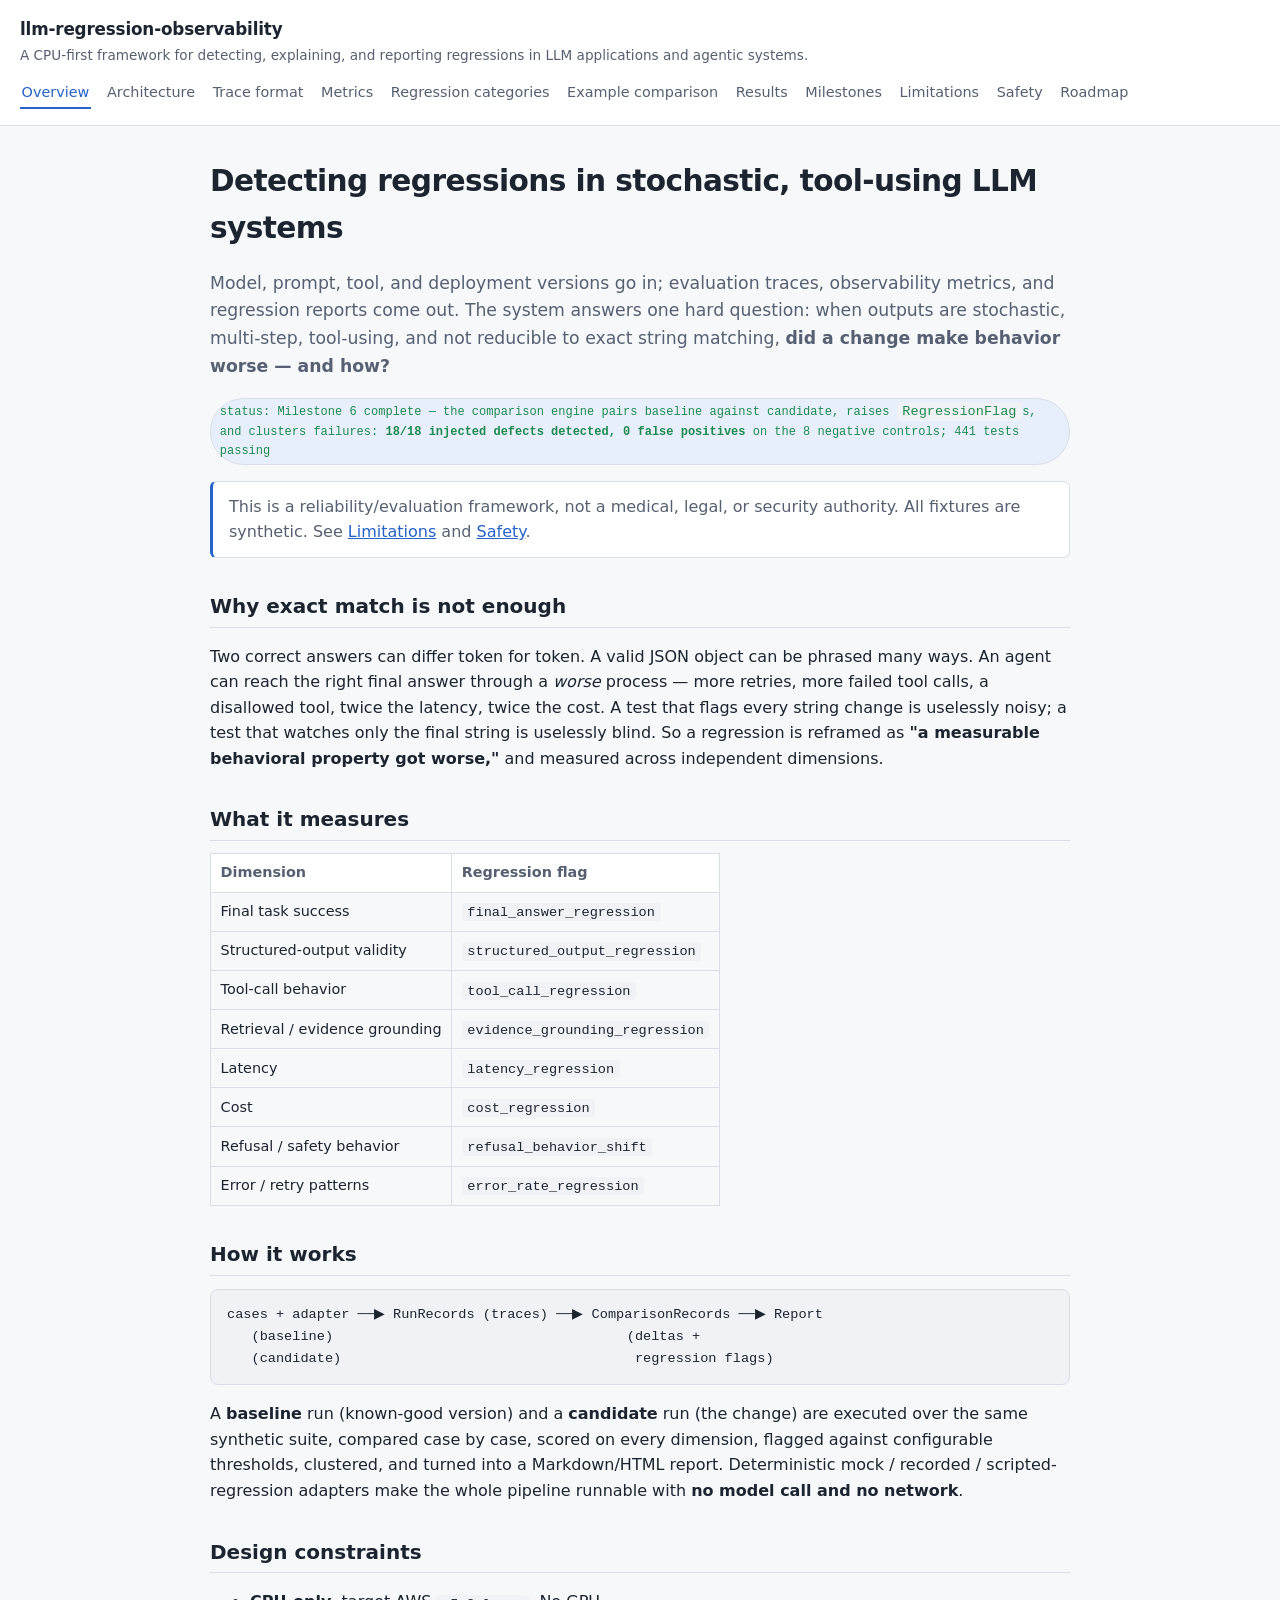
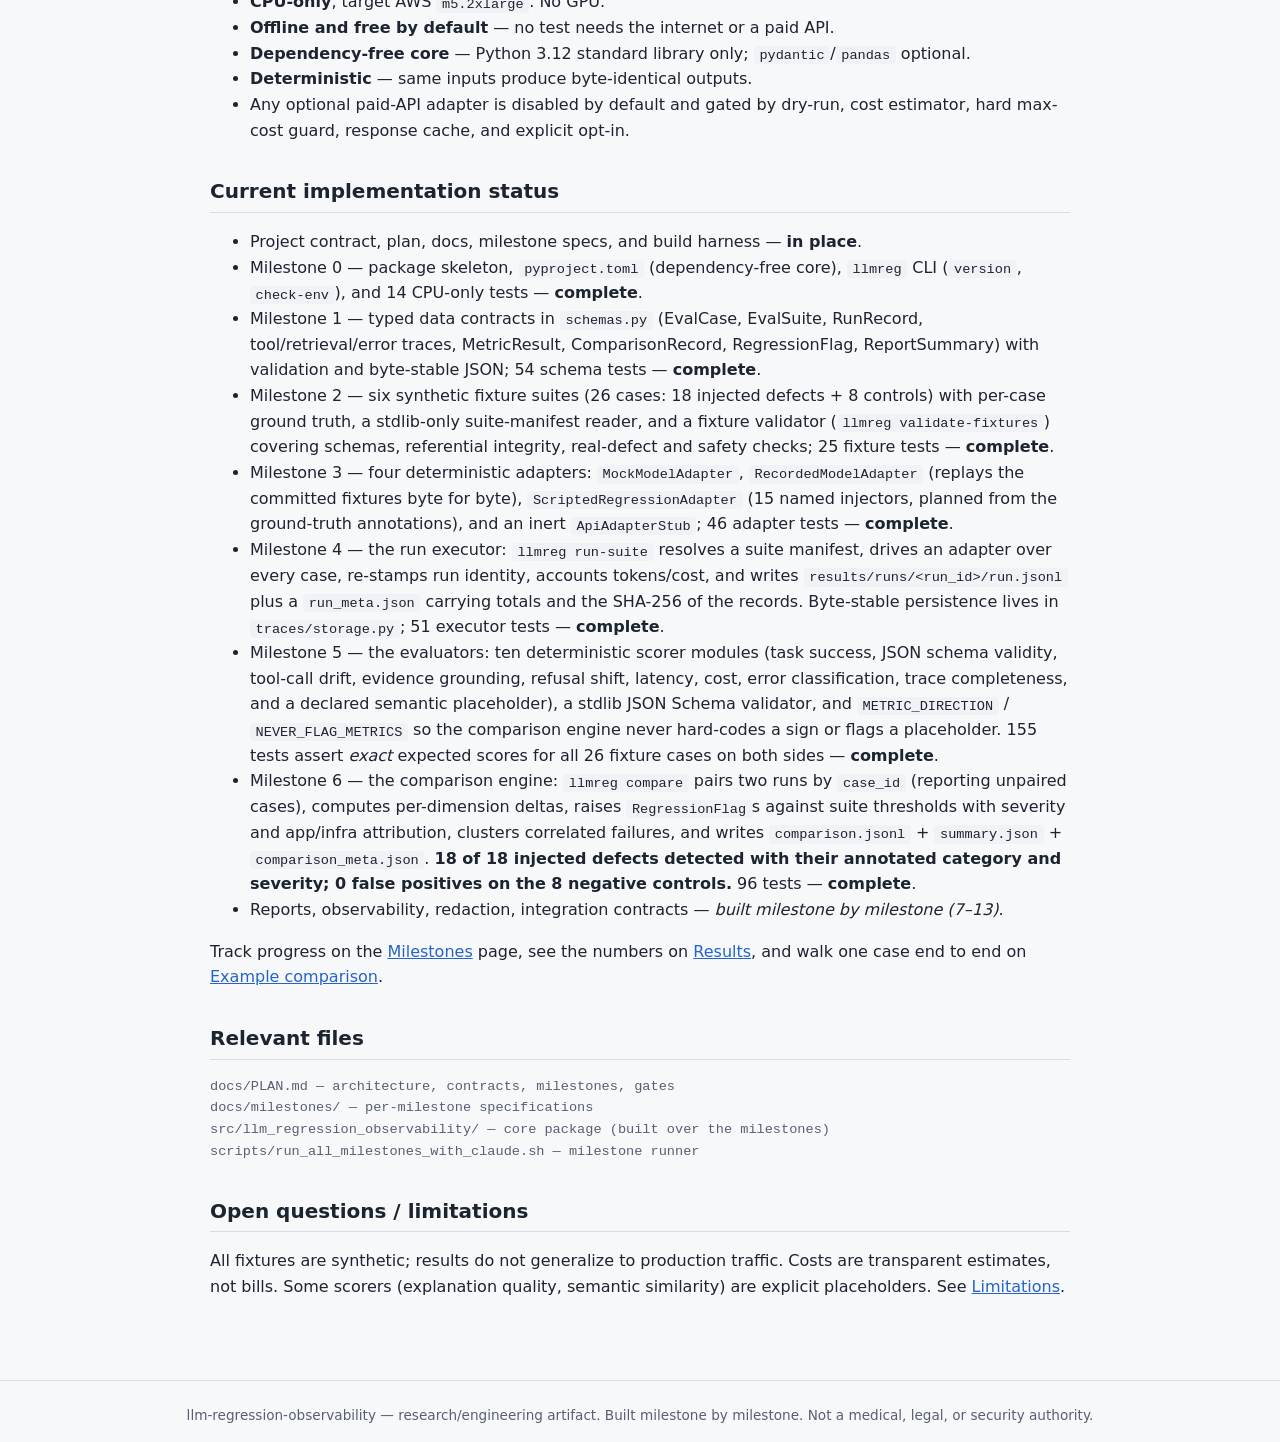
==== site/index.html @ d3232291 "Milestone 6: baseline vs candidate comparison (18/18 injected regressions detected) The heart of the" ====
<!doctype html>
<html lang="en">
<head>
  <meta charset="utf-8">
  <meta name="viewport" content="width=device-width, initial-scale=1">
  <title>llm-regression-observability</title>
  <link rel="stylesheet" href="style.css">
</head>
<body>
<header class="site">
  <a class="brand" href="index.html">llm-regression-observability</a>
  <div class="tagline">A CPU-first framework for detecting, explaining, and reporting regressions in LLM applications and agentic systems.</div>
  <nav class="site">
    <a href="index.html" class="active">Overview</a>
    <a href="architecture.html">Architecture</a>
    <a href="trace-format.html">Trace format</a>
    <a href="metrics.html">Metrics</a>
    <a href="regression-categories.html">Regression categories</a>
    <a href="example-comparison.html">Example comparison</a>
    <a href="results.html">Results</a>
    <a href="milestones.html">Milestones</a>
    <a href="limitations.html">Limitations</a>
    <a href="safety.html">Safety</a>
    <a href="roadmap.html">Roadmap</a>
  </nav>
</header>
<main>
  <h1>Detecting regressions in stochastic, tool-using LLM systems</h1>
  <p class="lede">Model, prompt, tool, and deployment versions go in; evaluation
  traces, observability metrics, and regression reports come out. The system
  answers one hard question: when outputs are stochastic, multi-step, tool-using,
  and not reducible to exact string matching, <strong>did a change make behavior
  worse — and how?</strong></p>

  <p><span class="status done">status: Milestone 6 complete — the comparison engine pairs baseline against candidate, raises <code>RegressionFlag</code>s, and clusters failures: <strong>18/18 injected defects detected, 0 false positives</strong> on the 8 negative controls; 441 tests passing</span></p>

  <div class="callout">This is a reliability/evaluation framework, not a medical,
  legal, or security authority. All fixtures are synthetic. See
  <a href="limitations.html">Limitations</a> and <a href="safety.html">Safety</a>.</div>

  <h2>Why exact match is not enough</h2>
  <p>Two correct answers can differ token for token. A valid JSON object can be
  phrased many ways. An agent can reach the right final answer through a
  <em>worse</em> process — more retries, more failed tool calls, a disallowed
  tool, twice the latency, twice the cost. A test that flags every string change
  is uselessly noisy; a test that watches only the final string is uselessly
  blind. So a regression is reframed as <strong>"a measurable behavioral property
  got worse,"</strong> and measured across independent dimensions.</p>

  <h2>What it measures</h2>
  <table>
    <tr><th>Dimension</th><th>Regression flag</th></tr>
    <tr><td>Final task success</td><td><code>final_answer_regression</code></td></tr>
    <tr><td>Structured-output validity</td><td><code>structured_output_regression</code></td></tr>
    <tr><td>Tool-call behavior</td><td><code>tool_call_regression</code></td></tr>
    <tr><td>Retrieval / evidence grounding</td><td><code>evidence_grounding_regression</code></td></tr>
    <tr><td>Latency</td><td><code>latency_regression</code></td></tr>
    <tr><td>Cost</td><td><code>cost_regression</code></td></tr>
    <tr><td>Refusal / safety behavior</td><td><code>refusal_behavior_shift</code></td></tr>
    <tr><td>Error / retry patterns</td><td><code>error_rate_regression</code></td></tr>
  </table>

  <h2>How it works</h2>
  <pre><code>cases + adapter ──▶ RunRecords (traces) ──▶ ComparisonRecords ──▶ Report
   (baseline)                                    (deltas +
   (candidate)                                    regression flags)</code></pre>
  <p>A <strong>baseline</strong> run (known-good version) and a
  <strong>candidate</strong> run (the change) are executed over the same
  synthetic suite, compared case by case, scored on every dimension, flagged
  against configurable thresholds, clustered, and turned into a Markdown/HTML
  report. Deterministic mock / recorded / scripted-regression adapters make the
  whole pipeline runnable with <strong>no model call and no network</strong>.</p>

  <h2>Design constraints</h2>
  <ul>
    <li><strong>CPU-only</strong>, target AWS <code>m5.2xlarge</code>. No GPU.</li>
    <li><strong>Offline and free by default</strong> — no test needs the internet or a paid API.</li>
    <li><strong>Dependency-free core</strong> — Python 3.12 standard library only; <code>pydantic</code>/<code>pandas</code> optional.</li>
    <li><strong>Deterministic</strong> — same inputs produce byte-identical outputs.</li>
    <li>Any optional paid-API adapter is disabled by default and gated by dry-run, cost estimator, hard max-cost guard, response cache, and explicit opt-in.</li>
  </ul>

  <h2>Current implementation status</h2>
  <ul>
    <li>Project contract, plan, docs, milestone specs, and build harness — <strong>in place</strong>.</li>
    <li>Milestone 0 — package skeleton, <code>pyproject.toml</code> (dependency-free core), <code>llmreg</code> CLI (<code>version</code>, <code>check-env</code>), and 14 CPU-only tests — <strong>complete</strong>.</li>
    <li>Milestone 1 — typed data contracts in <code>schemas.py</code> (EvalCase, EvalSuite, RunRecord, tool/retrieval/error traces, MetricResult, ComparisonRecord, RegressionFlag, ReportSummary) with validation and byte-stable JSON; 54 schema tests — <strong>complete</strong>.</li>
    <li>Milestone 2 — six synthetic fixture suites (26 cases: 18 injected defects + 8 controls) with per-case ground truth, a stdlib-only suite-manifest reader, and a fixture validator (<code>llmreg validate-fixtures</code>) covering schemas, referential integrity, real-defect and safety checks; 25 fixture tests — <strong>complete</strong>.</li>
    <li>Milestone 3 — four deterministic adapters: <code>MockModelAdapter</code>, <code>RecordedModelAdapter</code> (replays the committed fixtures byte for byte), <code>ScriptedRegressionAdapter</code> (15 named injectors, planned from the ground-truth annotations), and an inert <code>ApiAdapterStub</code>; 46 adapter tests — <strong>complete</strong>.</li>
    <li>Milestone 4 — the run executor: <code>llmreg run-suite</code> resolves a suite manifest, drives an adapter over every case, re-stamps run identity, accounts tokens/cost, and writes <code>results/runs/&lt;run_id&gt;/run.jsonl</code> plus a <code>run_meta.json</code> carrying totals and the SHA-256 of the records. Byte-stable persistence lives in <code>traces/storage.py</code>; 51 executor tests — <strong>complete</strong>.</li>
    <li>Milestone 5 — the evaluators: ten deterministic scorer modules (task success, JSON schema validity, tool-call drift, evidence grounding, refusal shift, latency, cost, error classification, trace completeness, and a declared semantic placeholder), a stdlib JSON Schema validator, and <code>METRIC_DIRECTION</code> / <code>NEVER_FLAG_METRICS</code> so the comparison engine never hard-codes a sign or flags a placeholder. 155 tests assert <em>exact</em> expected scores for all 26 fixture cases on both sides — <strong>complete</strong>.</li>
    <li>Milestone 6 — the comparison engine: <code>llmreg compare</code> pairs two runs by <code>case_id</code> (reporting unpaired cases), computes per-dimension deltas, raises <code>RegressionFlag</code>s against suite thresholds with severity and app/infra attribution, clusters correlated failures, and writes <code>comparison.jsonl</code> + <code>summary.json</code> + <code>comparison_meta.json</code>. <strong>18 of 18 injected defects detected with their annotated category and severity; 0 false positives on the 8 negative controls.</strong> 96 tests — <strong>complete</strong>.</li>
    <li>Reports, observability, redaction, integration contracts — <em>built milestone by milestone (7–13)</em>.</li>
  </ul>
  <p>Track progress on the <a href="milestones.html">Milestones</a> page, see the
  numbers on <a href="results.html">Results</a>, and walk one case end to end on
  <a href="example-comparison.html">Example comparison</a>.</p>

  <h2>Relevant files</h2>
  <ul class="files">
    <li>docs/PLAN.md — architecture, contracts, milestones, gates</li>
    <li>docs/milestones/ — per-milestone specifications</li>
    <li>src/llm_regression_observability/ — core package (built over the milestones)</li>
    <li>scripts/run_all_milestones_with_claude.sh — milestone runner</li>
  </ul>

  <h2>Open questions / limitations</h2>
  <p>All fixtures are synthetic; results do not generalize to production traffic.
  Costs are transparent estimates, not bills. Some scorers (explanation quality,
  semantic similarity) are explicit placeholders. See
  <a href="limitations.html">Limitations</a>.</p>
</main>
<footer class="site">llm-regression-observability — research/engineering artifact. Built milestone by milestone. Not a medical, legal, or security authority.</footer>
</body>
</html>
---- site/style.css ----
/* llm-regression-observability — shared static-site styles.
   Plain CSS, no build step, no external fonts or assets. Dark-first with a
   light-mode fallback via prefers-color-scheme. */

:root {
  --bg: #0e1116;
  --panel: #161a22;
  --panel-2: #0b0e13;
  --border: #262c38;
  --text: #d9dee7;
  --muted: #9aa4b4;
  --accent: #7bb0ff;
  --accent-soft: #16233f;
  --ok: #7ee2a8;
  --warn: #f0c674;
  --bad: #f2887b;
  --mono: ui-monospace, SFMono-Regular, "SF Mono", Menlo, Consolas, monospace;
}

@media (prefers-color-scheme: light) {
  :root {
    --bg: #f7f8fa;
    --panel: #ffffff;
    --panel-2: #f0f2f5;
    --border: #d9dee6;
    --text: #1c2430;
    --muted: #566072;
    --accent: #2563c9;
    --accent-soft: #e7effc;
    --ok: #1f8a4c;
    --warn: #9a6b00;
    --bad: #b23b2c;
  }
}

* { box-sizing: border-box; }

body {
  margin: 0;
  font-family: system-ui, -apple-system, Segoe UI, Roboto, Helvetica, Arial, sans-serif;
  line-height: 1.6;
  color: var(--text);
  background: var(--bg);
}

header.site {
  border-bottom: 1px solid var(--border);
  background: var(--panel);
  padding: 1rem 1.25rem;
}

header.site .brand {
  font-weight: 700;
  font-size: 1.05rem;
  color: var(--text);
  text-decoration: none;
  letter-spacing: -0.01em;
}

header.site .tagline {
  color: var(--muted);
  font-size: 0.85rem;
  margin-top: 0.15rem;
}

nav.site {
  display: flex;
  flex-wrap: wrap;
  gap: 0.4rem 0.9rem;
  margin-top: 0.75rem;
}

nav.site a {
  color: var(--muted);
  text-decoration: none;
  font-size: 0.9rem;
  padding: 0.15rem 0.1rem;
  border-bottom: 2px solid transparent;
}

nav.site a:hover { color: var(--text); }
nav.site a.active { color: var(--accent); border-bottom-color: var(--accent); }

main {
  max-width: 900px;
  margin: 0 auto;
  padding: 2rem 1.25rem 4rem;
}

h1 { font-size: 1.85rem; margin: 0 0 0.35rem; letter-spacing: -0.02em; }
h2 {
  font-size: 1.25rem;
  margin: 2rem 0 0.5rem;
  padding-bottom: 0.3rem;
  border-bottom: 1px solid var(--border);
}
h3 { font-size: 1.05rem; margin: 1.2rem 0 0.4rem; }

p, li { color: var(--text); }
a { color: var(--accent); }

.lede { color: var(--muted); font-size: 1.08rem; }

.status {
  display: inline-block;
  font-size: 0.75rem;
  font-family: var(--mono);
  padding: 0.15rem 0.55rem;
  border-radius: 999px;
  border: 1px solid var(--border);
  background: var(--accent-soft);
  color: var(--accent);
}
.status.scaffold { color: var(--warn); }
.status.done { color: var(--ok); }
.status.partial { color: var(--warn); }
.status.pending { color: var(--muted); }

code, pre { font-family: var(--mono); font-size: 0.85rem; }

pre {
  background: var(--panel-2);
  border: 1px solid var(--border);
  border-radius: 8px;
  padding: 0.9rem 1rem;
  overflow-x: auto;
}
code { background: var(--panel-2); padding: 0.1rem 0.35rem; border-radius: 4px; }
pre code { background: none; padding: 0; }

table {
  border-collapse: collapse;
  width: 100%;
  margin: 0.75rem 0;
  font-size: 0.9rem;
  display: block;
  overflow-x: auto;
}
th, td { border: 1px solid var(--border); padding: 0.45rem 0.6rem; text-align: left; }
th { background: var(--panel); color: var(--muted); }

ul.files { list-style: none; padding-left: 0; }
ul.files li { font-family: var(--mono); font-size: 0.85rem; color: var(--muted); }

.callout {
  border: 1px solid var(--border);
  border-left: 3px solid var(--accent);
  background: var(--panel);
  border-radius: 6px;
  padding: 0.75rem 1rem;
  margin: 1rem 0;
  color: var(--muted);
}
.callout.warn { border-left-color: var(--warn); }

/* Milestone timeline */
ol.milestones { list-style: none; padding-left: 0; counter-reset: ms -1; }
ol.milestones li {
  border: 1px solid var(--border);
  border-radius: 8px;
  background: var(--panel);
  padding: 0.7rem 0.9rem 0.7rem 3rem;
  margin: 0.5rem 0;
  position: relative;
}
ol.milestones li::before {
  counter-increment: ms;
  content: counter(ms);
  position: absolute;
  left: 0.7rem; top: 0.7rem;
  width: 1.6rem; height: 1.6rem;
  border-radius: 50%;
  background: var(--accent-soft);
  color: var(--accent);
  font-family: var(--mono);
  font-size: 0.8rem;
  display: flex; align-items: center; justify-content: center;
  border: 1px solid var(--border);
}
ol.milestones li .mtitle { font-weight: 600; }
ol.milestones li .mbody { color: var(--muted); font-size: 0.92rem; margin-top: 0.15rem; }

.pill { font-family: var(--mono); font-size: 0.72rem; padding: 0.05rem 0.4rem;
        border-radius: 4px; border: 1px solid var(--border); color: var(--muted); }
.pill.critical { color: var(--bad); }
.pill.warn { color: var(--warn); }

footer.site {
  border-top: 1px solid var(--border);
  color: var(--muted);
  font-size: 0.85rem;
  padding: 1.5rem 1.25rem;
  text-align: center;
}
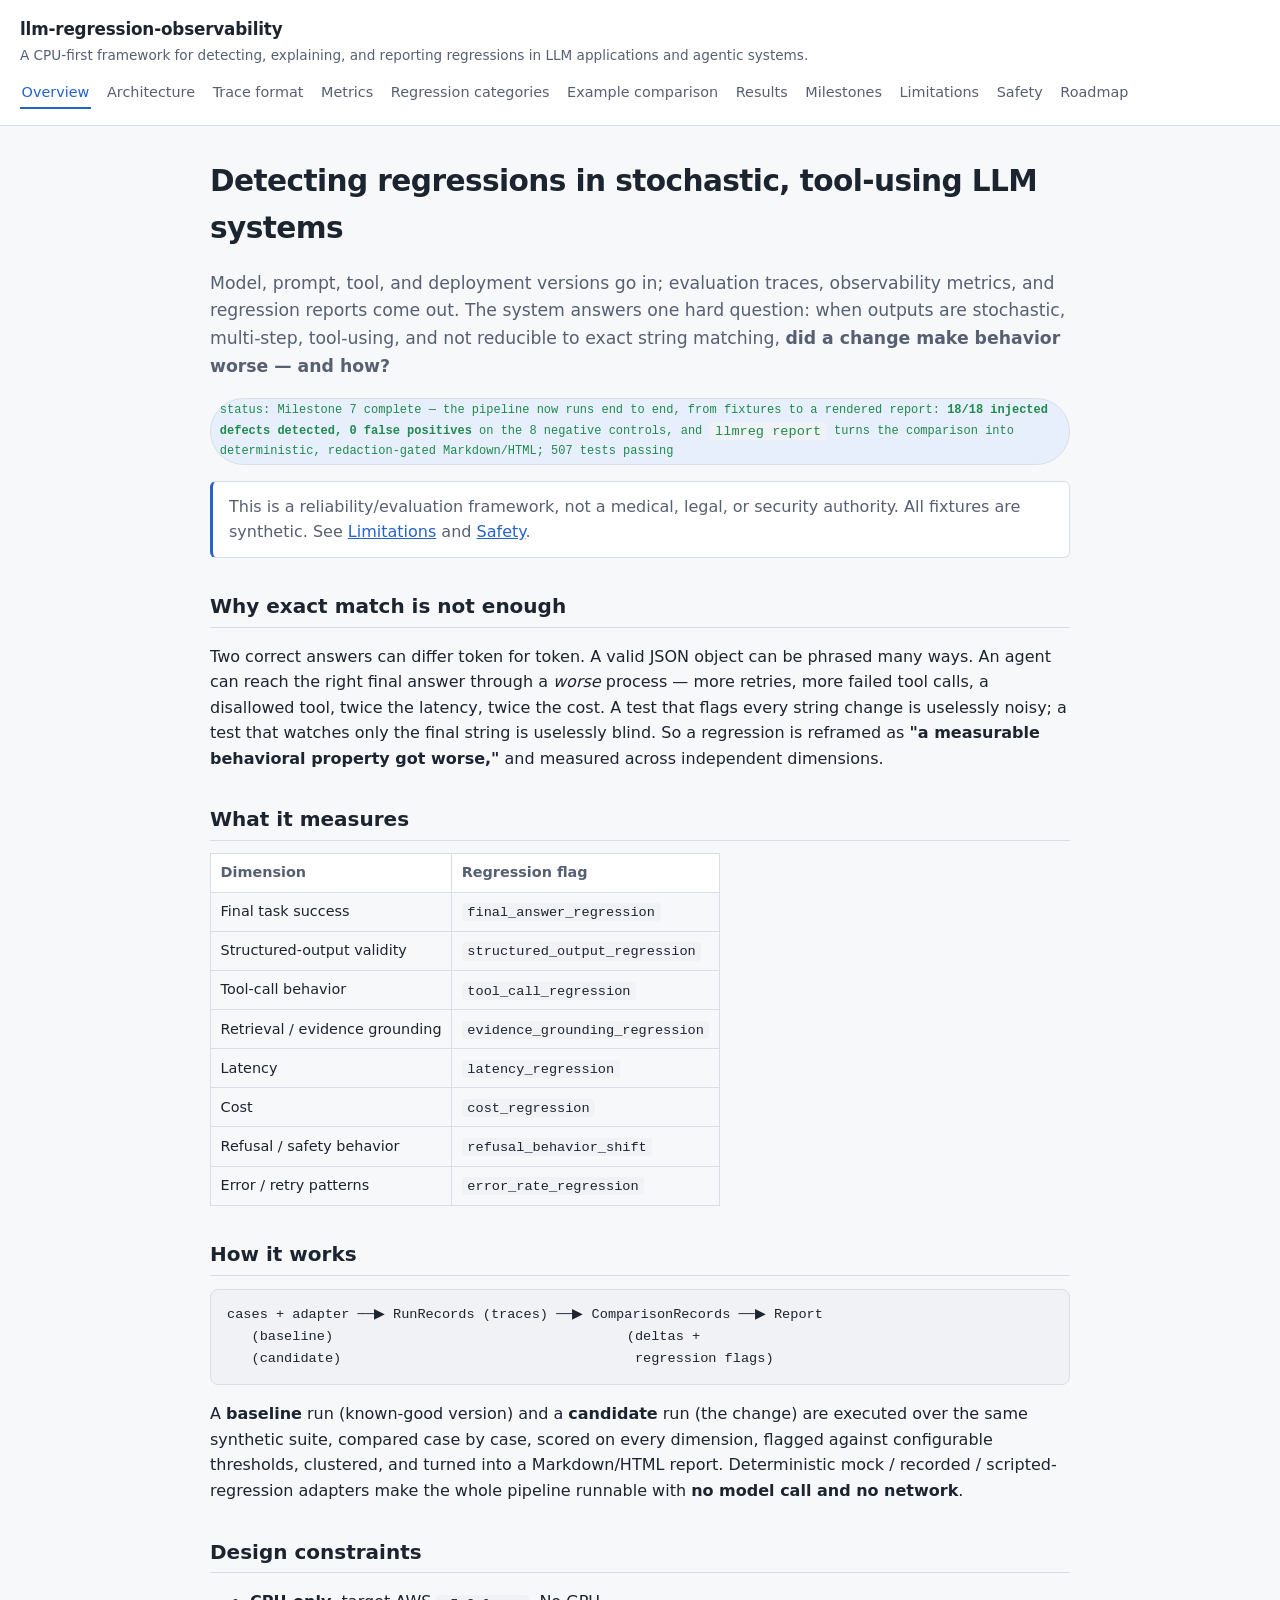
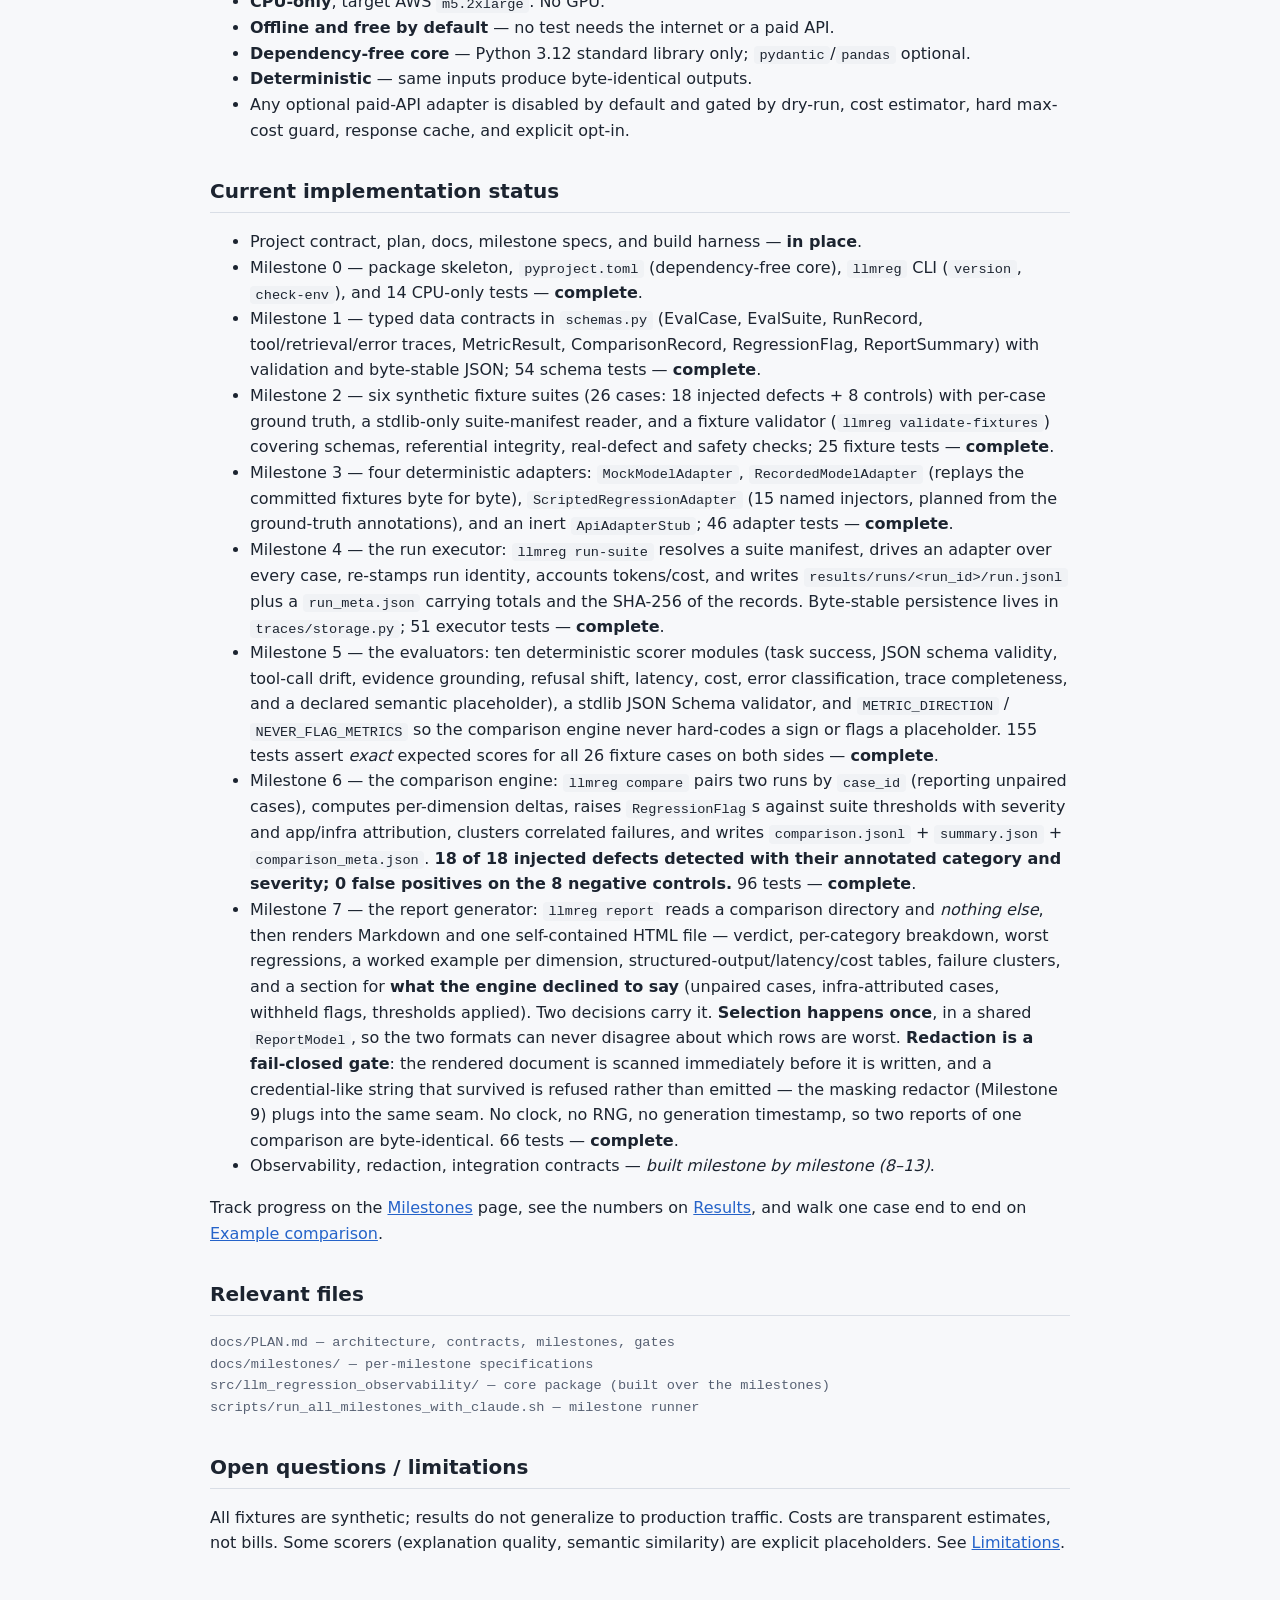
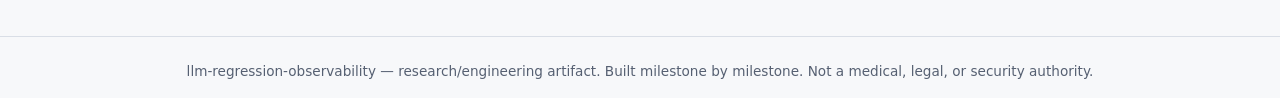
==== commit 8e85f058: "Milestone 7: reports (comparison artifacts in, an actionable report out) Renders a comparison direct" ====
--- a/site/index.html
+++ b/site/index.html
@@ -32,7 +32,7 @@
   and not reducible to exact string matching, <strong>did a change make behavior
   worse — and how?</strong></p>
 
-  <p><span class="status done">status: Milestone 6 complete — the comparison engine pairs baseline against candidate, raises <code>RegressionFlag</code>s, and clusters failures: <strong>18/18 injected defects detected, 0 false positives</strong> on the 8 negative controls; 441 tests passing</span></p>
+  <p><span class="status done">status: Milestone 7 complete — the pipeline now runs end to end, from fixtures to a rendered report: <strong>18/18 injected defects detected, 0 false positives</strong> on the 8 negative controls, and <code>llmreg report</code> turns the comparison into deterministic, redaction-gated Markdown/HTML; 507 tests passing</span></p>
 
   <div class="callout">This is a reliability/evaluation framework, not a medical,
   legal, or security authority. All fixtures are synthetic. See
@@ -90,7 +90,8 @@
     <li>Milestone 4 — the run executor: <code>llmreg run-suite</code> resolves a suite manifest, drives an adapter over every case, re-stamps run identity, accounts tokens/cost, and writes <code>results/runs/&lt;run_id&gt;/run.jsonl</code> plus a <code>run_meta.json</code> carrying totals and the SHA-256 of the records. Byte-stable persistence lives in <code>traces/storage.py</code>; 51 executor tests — <strong>complete</strong>.</li>
     <li>Milestone 5 — the evaluators: ten deterministic scorer modules (task success, JSON schema validity, tool-call drift, evidence grounding, refusal shift, latency, cost, error classification, trace completeness, and a declared semantic placeholder), a stdlib JSON Schema validator, and <code>METRIC_DIRECTION</code> / <code>NEVER_FLAG_METRICS</code> so the comparison engine never hard-codes a sign or flags a placeholder. 155 tests assert <em>exact</em> expected scores for all 26 fixture cases on both sides — <strong>complete</strong>.</li>
     <li>Milestone 6 — the comparison engine: <code>llmreg compare</code> pairs two runs by <code>case_id</code> (reporting unpaired cases), computes per-dimension deltas, raises <code>RegressionFlag</code>s against suite thresholds with severity and app/infra attribution, clusters correlated failures, and writes <code>comparison.jsonl</code> + <code>summary.json</code> + <code>comparison_meta.json</code>. <strong>18 of 18 injected defects detected with their annotated category and severity; 0 false positives on the 8 negative controls.</strong> 96 tests — <strong>complete</strong>.</li>
-    <li>Reports, observability, redaction, integration contracts — <em>built milestone by milestone (7–13)</em>.</li>
+    <li>Milestone 7 — the report generator: <code>llmreg report</code> reads a comparison directory and <em>nothing else</em>, then renders Markdown and one self-contained HTML file — verdict, per-category breakdown, worst regressions, a worked example per dimension, structured-output/latency/cost tables, failure clusters, and a section for <strong>what the engine declined to say</strong> (unpaired cases, infra-attributed cases, withheld flags, thresholds applied). Two decisions carry it. <strong>Selection happens once</strong>, in a shared <code>ReportModel</code>, so the two formats can never disagree about which rows are worst. <strong>Redaction is a fail-closed gate</strong>: the rendered document is scanned immediately before it is written, and a credential-like string that survived is refused rather than emitted — the masking redactor (Milestone 9) plugs into the same seam. No clock, no RNG, no generation timestamp, so two reports of one comparison are byte-identical. 66 tests — <strong>complete</strong>.</li>
+    <li>Observability, redaction, integration contracts — <em>built milestone by milestone (8–13)</em>.</li>
   </ul>
   <p>Track progress on the <a href="milestones.html">Milestones</a> page, see the
   numbers on <a href="results.html">Results</a>, and walk one case end to end on
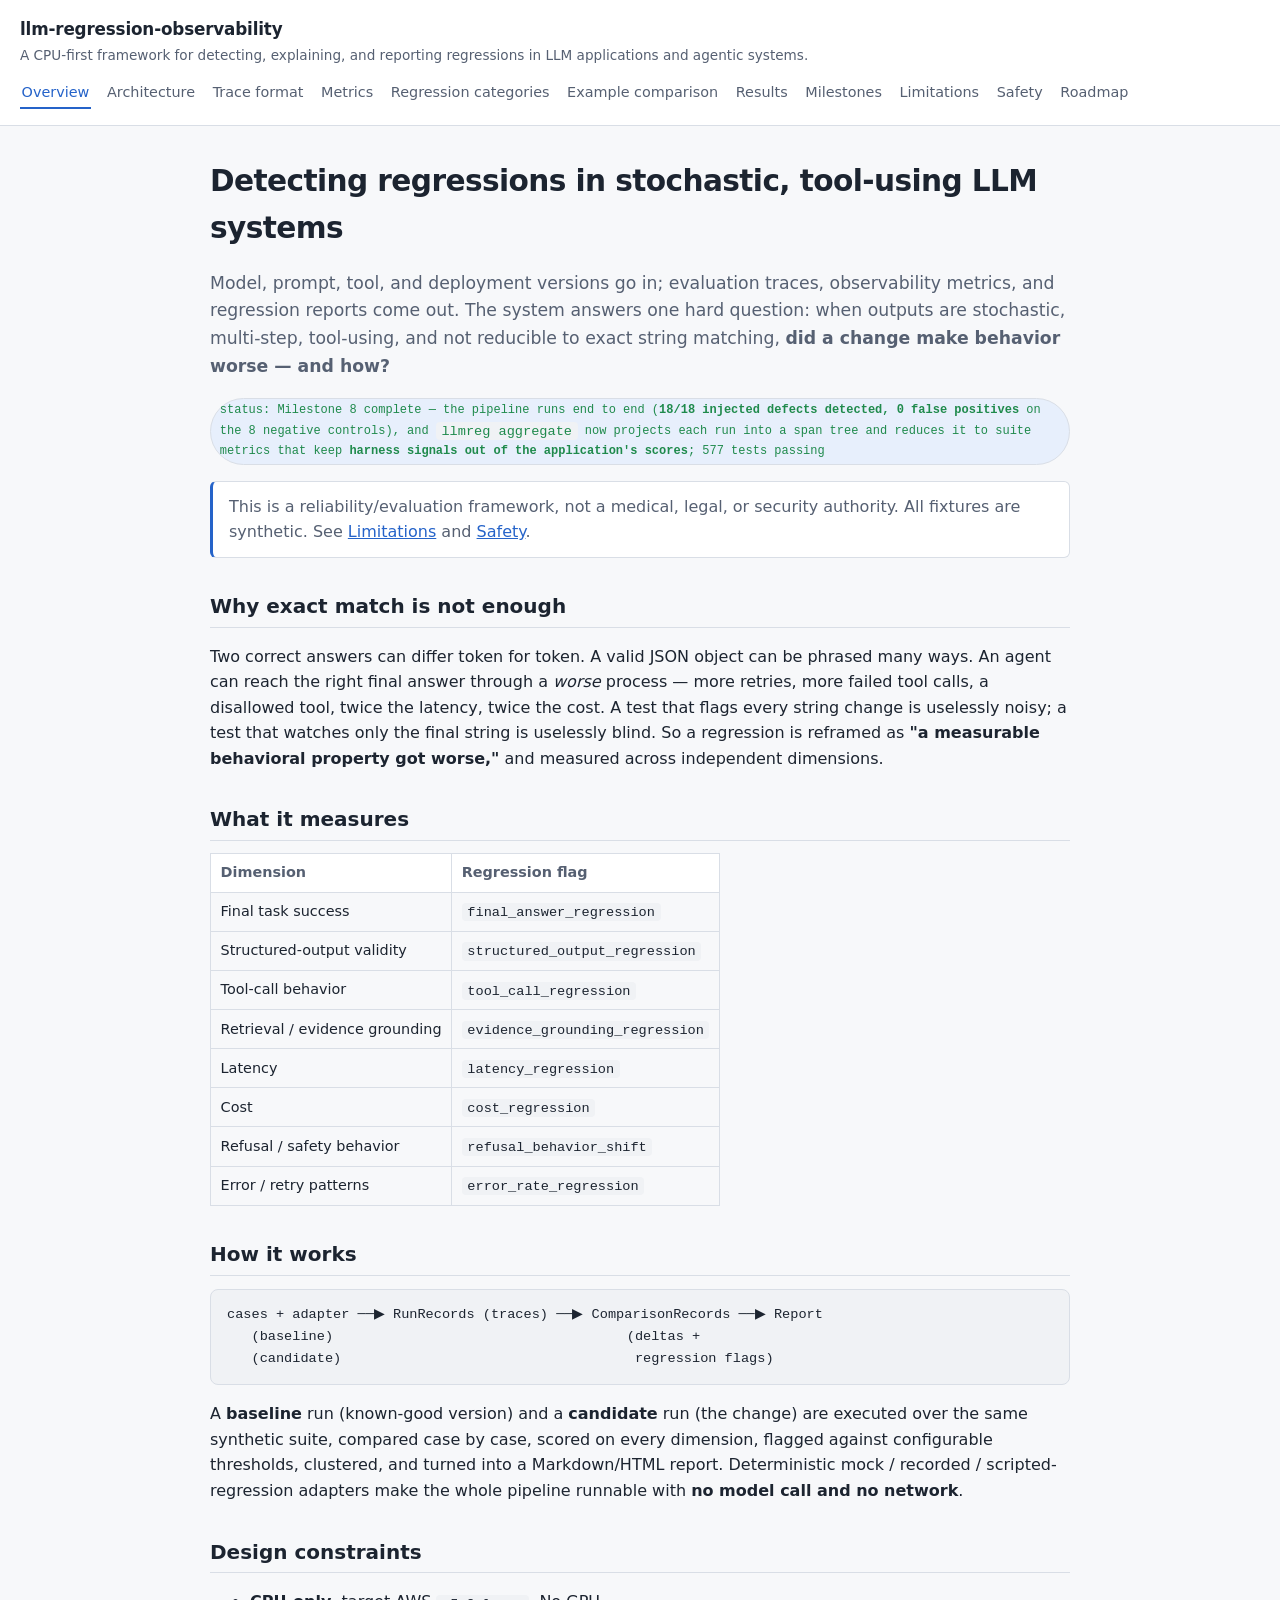
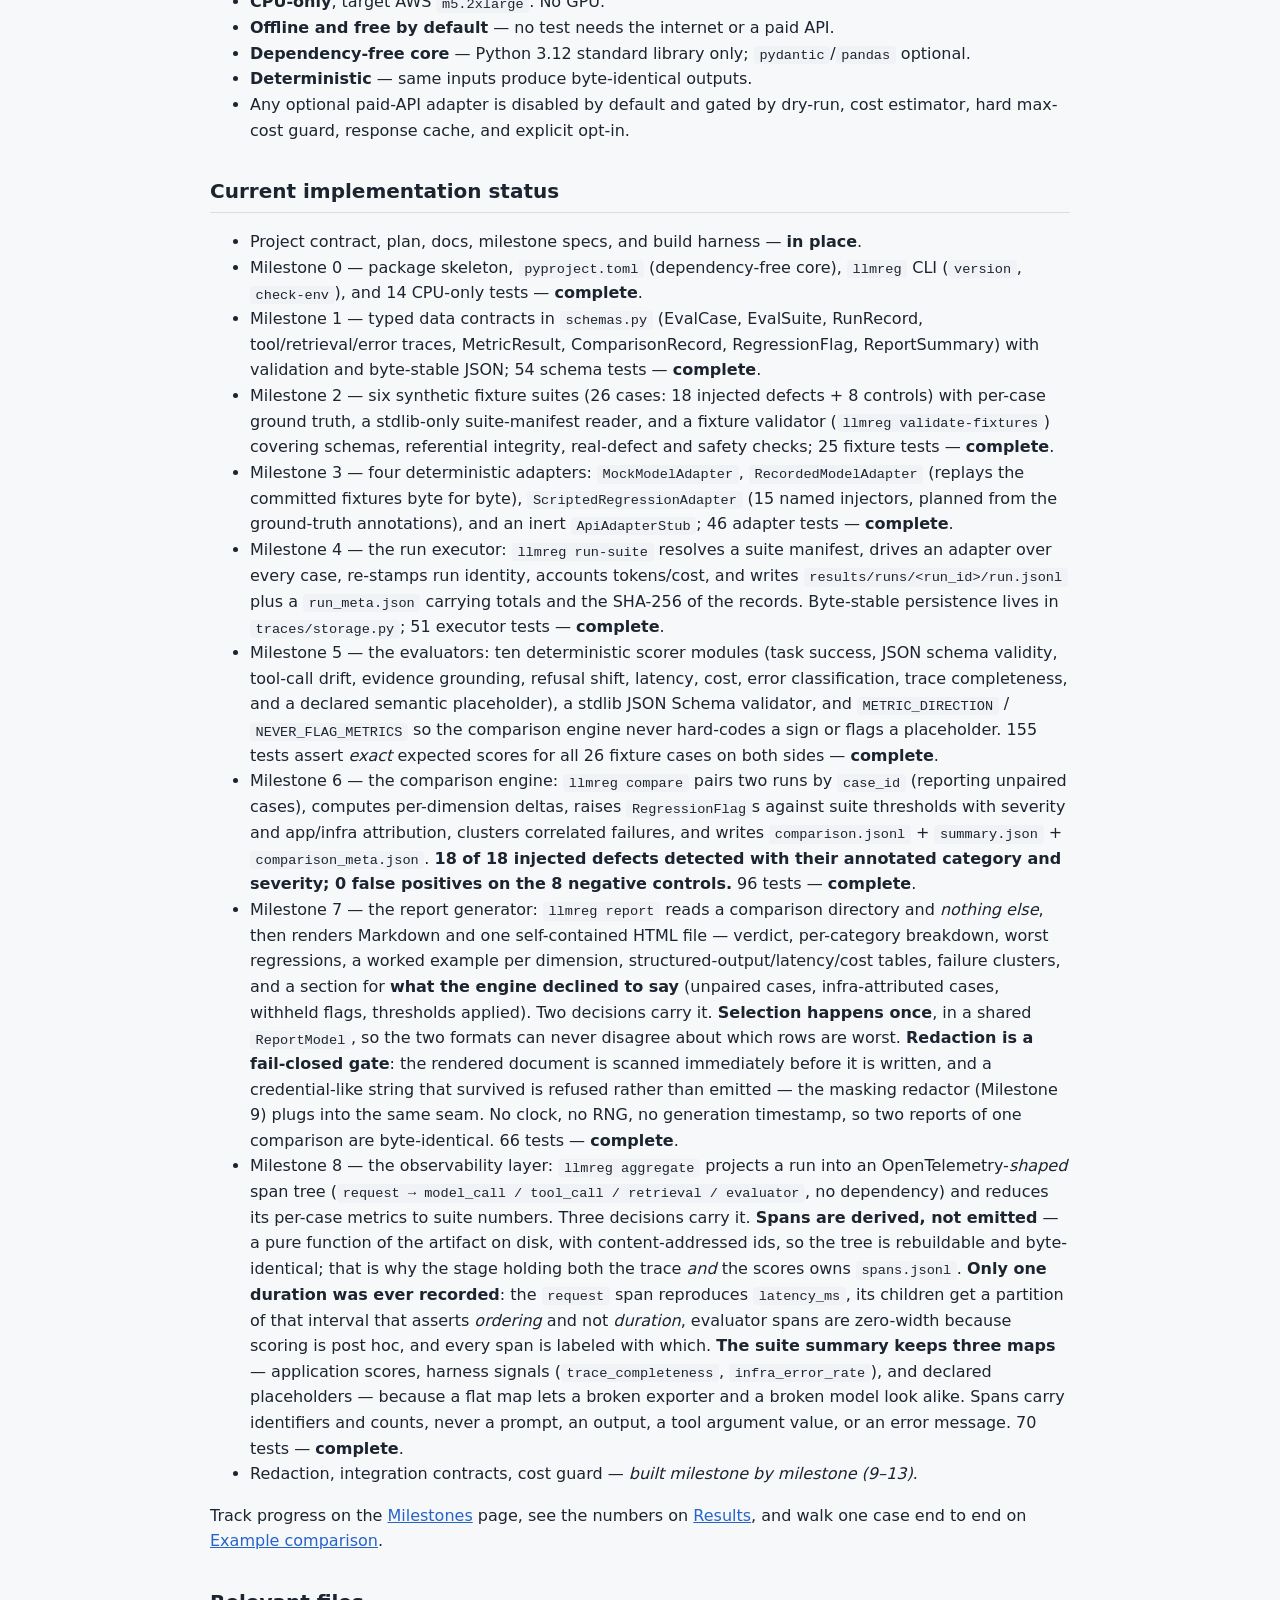
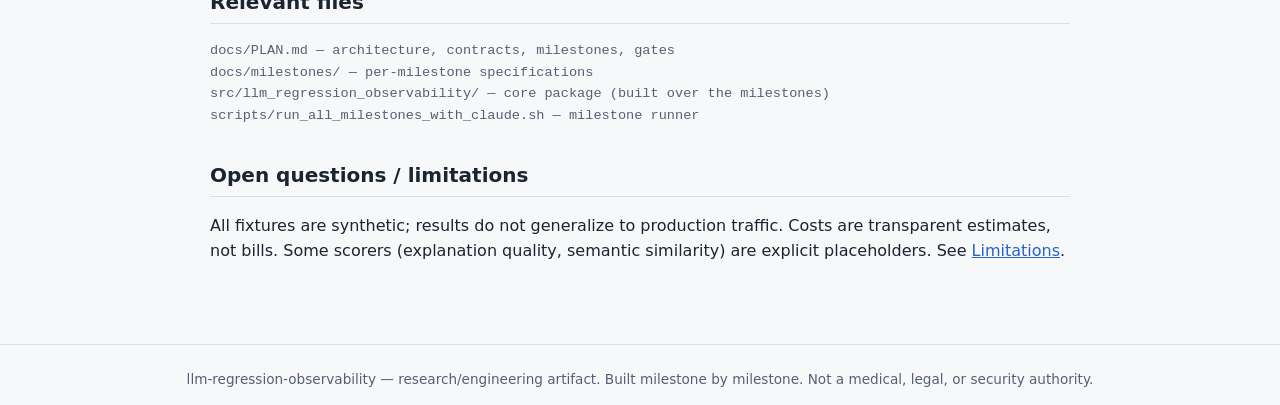
==== commit a843a329: "Milestone 8: observability (a run as spans; the harness kept out of the scores) Projects each run in" ====
--- a/site/index.html
+++ b/site/index.html
@@ -32,7 +32,7 @@
   and not reducible to exact string matching, <strong>did a change make behavior
   worse — and how?</strong></p>
 
-  <p><span class="status done">status: Milestone 7 complete — the pipeline now runs end to end, from fixtures to a rendered report: <strong>18/18 injected defects detected, 0 false positives</strong> on the 8 negative controls, and <code>llmreg report</code> turns the comparison into deterministic, redaction-gated Markdown/HTML; 507 tests passing</span></p>
+  <p><span class="status done">status: Milestone 8 complete — the pipeline runs end to end (<strong>18/18 injected defects detected, 0 false positives</strong> on the 8 negative controls), and <code>llmreg aggregate</code> now projects each run into a span tree and reduces it to suite metrics that keep <strong>harness signals out of the application's scores</strong>; 577 tests passing</span></p>
 
   <div class="callout">This is a reliability/evaluation framework, not a medical,
   legal, or security authority. All fixtures are synthetic. See
@@ -91,7 +91,8 @@
     <li>Milestone 5 — the evaluators: ten deterministic scorer modules (task success, JSON schema validity, tool-call drift, evidence grounding, refusal shift, latency, cost, error classification, trace completeness, and a declared semantic placeholder), a stdlib JSON Schema validator, and <code>METRIC_DIRECTION</code> / <code>NEVER_FLAG_METRICS</code> so the comparison engine never hard-codes a sign or flags a placeholder. 155 tests assert <em>exact</em> expected scores for all 26 fixture cases on both sides — <strong>complete</strong>.</li>
     <li>Milestone 6 — the comparison engine: <code>llmreg compare</code> pairs two runs by <code>case_id</code> (reporting unpaired cases), computes per-dimension deltas, raises <code>RegressionFlag</code>s against suite thresholds with severity and app/infra attribution, clusters correlated failures, and writes <code>comparison.jsonl</code> + <code>summary.json</code> + <code>comparison_meta.json</code>. <strong>18 of 18 injected defects detected with their annotated category and severity; 0 false positives on the 8 negative controls.</strong> 96 tests — <strong>complete</strong>.</li>
     <li>Milestone 7 — the report generator: <code>llmreg report</code> reads a comparison directory and <em>nothing else</em>, then renders Markdown and one self-contained HTML file — verdict, per-category breakdown, worst regressions, a worked example per dimension, structured-output/latency/cost tables, failure clusters, and a section for <strong>what the engine declined to say</strong> (unpaired cases, infra-attributed cases, withheld flags, thresholds applied). Two decisions carry it. <strong>Selection happens once</strong>, in a shared <code>ReportModel</code>, so the two formats can never disagree about which rows are worst. <strong>Redaction is a fail-closed gate</strong>: the rendered document is scanned immediately before it is written, and a credential-like string that survived is refused rather than emitted — the masking redactor (Milestone 9) plugs into the same seam. No clock, no RNG, no generation timestamp, so two reports of one comparison are byte-identical. 66 tests — <strong>complete</strong>.</li>
-    <li>Observability, redaction, integration contracts — <em>built milestone by milestone (8–13)</em>.</li>
+    <li>Milestone 8 — the observability layer: <code>llmreg aggregate</code> projects a run into an OpenTelemetry-<em>shaped</em> span tree (<code>request → model_call / tool_call / retrieval / evaluator</code>, no dependency) and reduces its per-case metrics to suite numbers. Three decisions carry it. <strong>Spans are derived, not emitted</strong> — a pure function of the artifact on disk, with content-addressed ids, so the tree is rebuildable and byte-identical; that is why the stage holding both the trace <em>and</em> the scores owns <code>spans.jsonl</code>. <strong>Only one duration was ever recorded</strong>: the <code>request</code> span reproduces <code>latency_ms</code>, its children get a partition of that interval that asserts <em>ordering</em> and not <em>duration</em>, evaluator spans are zero-width because scoring is post hoc, and every span is labeled with which. <strong>The suite summary keeps three maps</strong> — application scores, harness signals (<code>trace_completeness</code>, <code>infra_error_rate</code>), and declared placeholders — because a flat map lets a broken exporter and a broken model look alike. Spans carry identifiers and counts, never a prompt, an output, a tool argument value, or an error message. 70 tests — <strong>complete</strong>.</li>
+    <li>Redaction, integration contracts, cost guard — <em>built milestone by milestone (9–13)</em>.</li>
   </ul>
   <p>Track progress on the <a href="milestones.html">Milestones</a> page, see the
   numbers on <a href="results.html">Results</a>, and walk one case end to end on
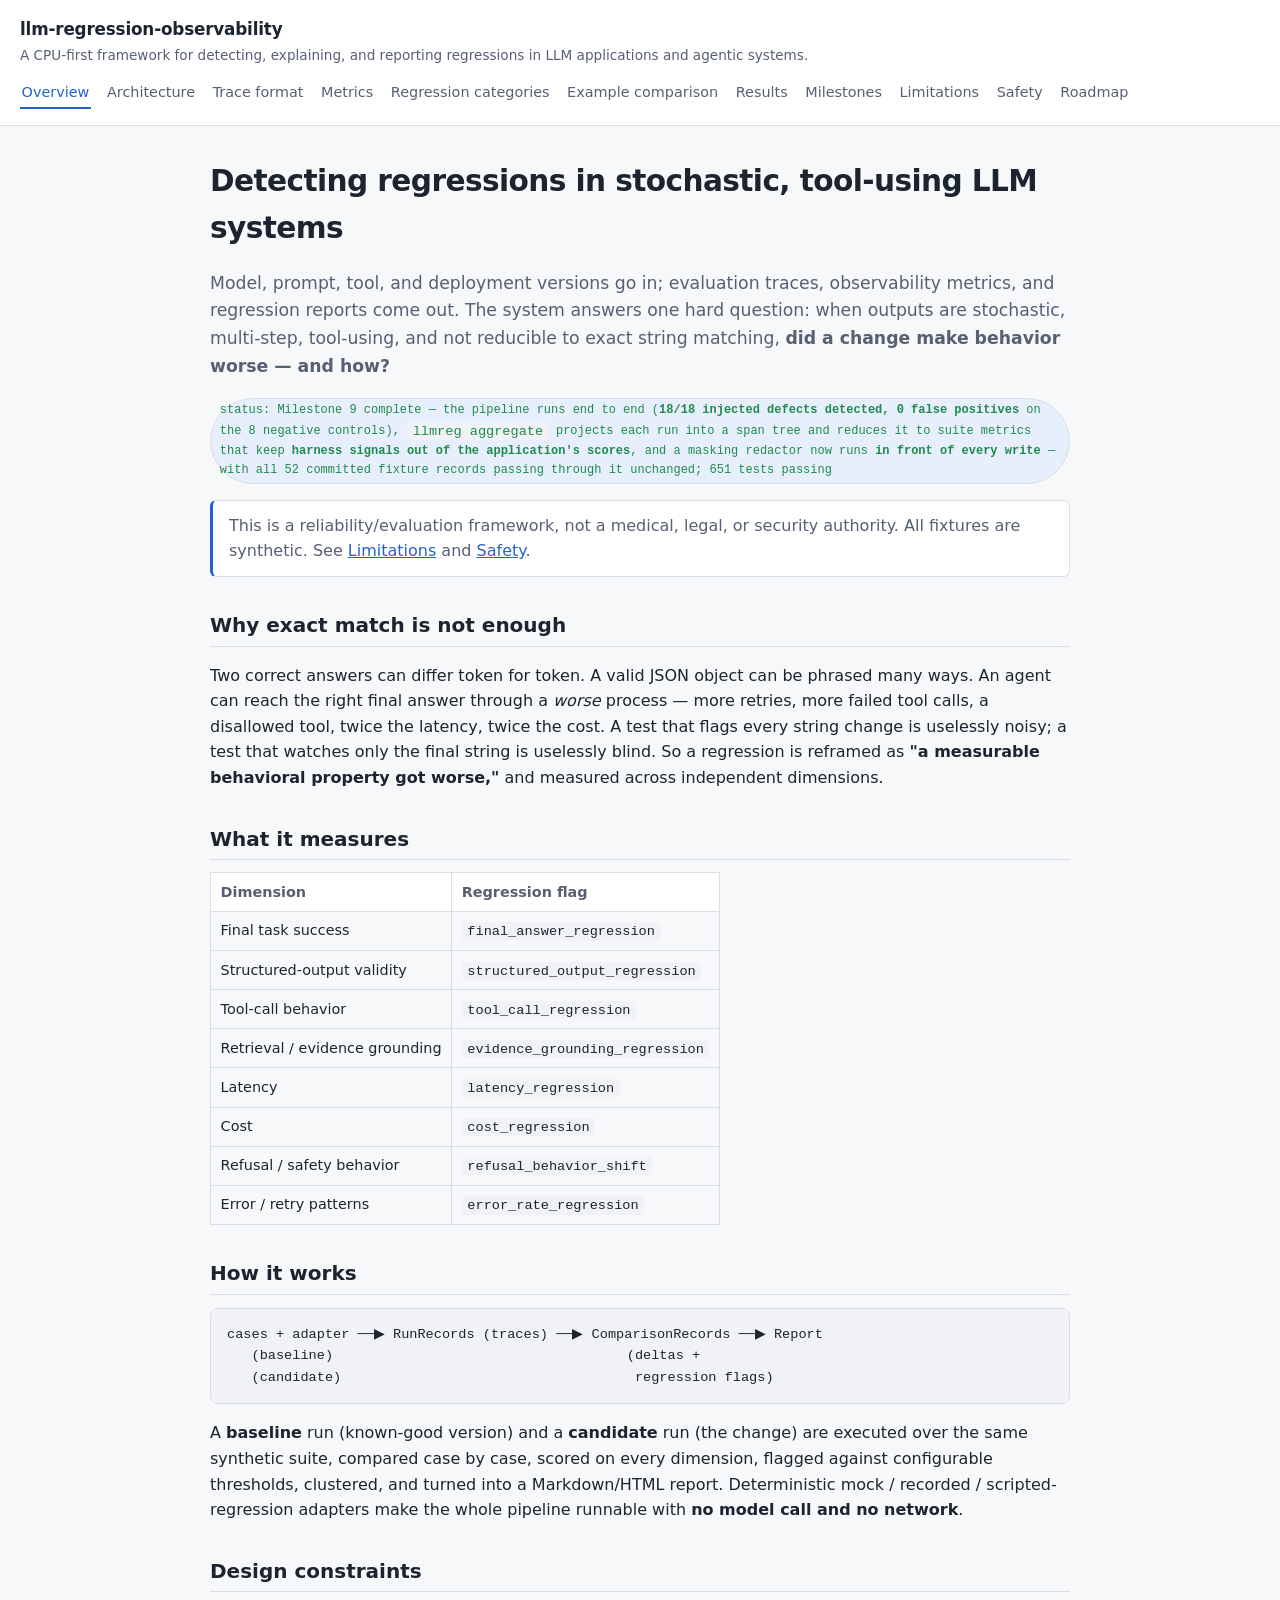
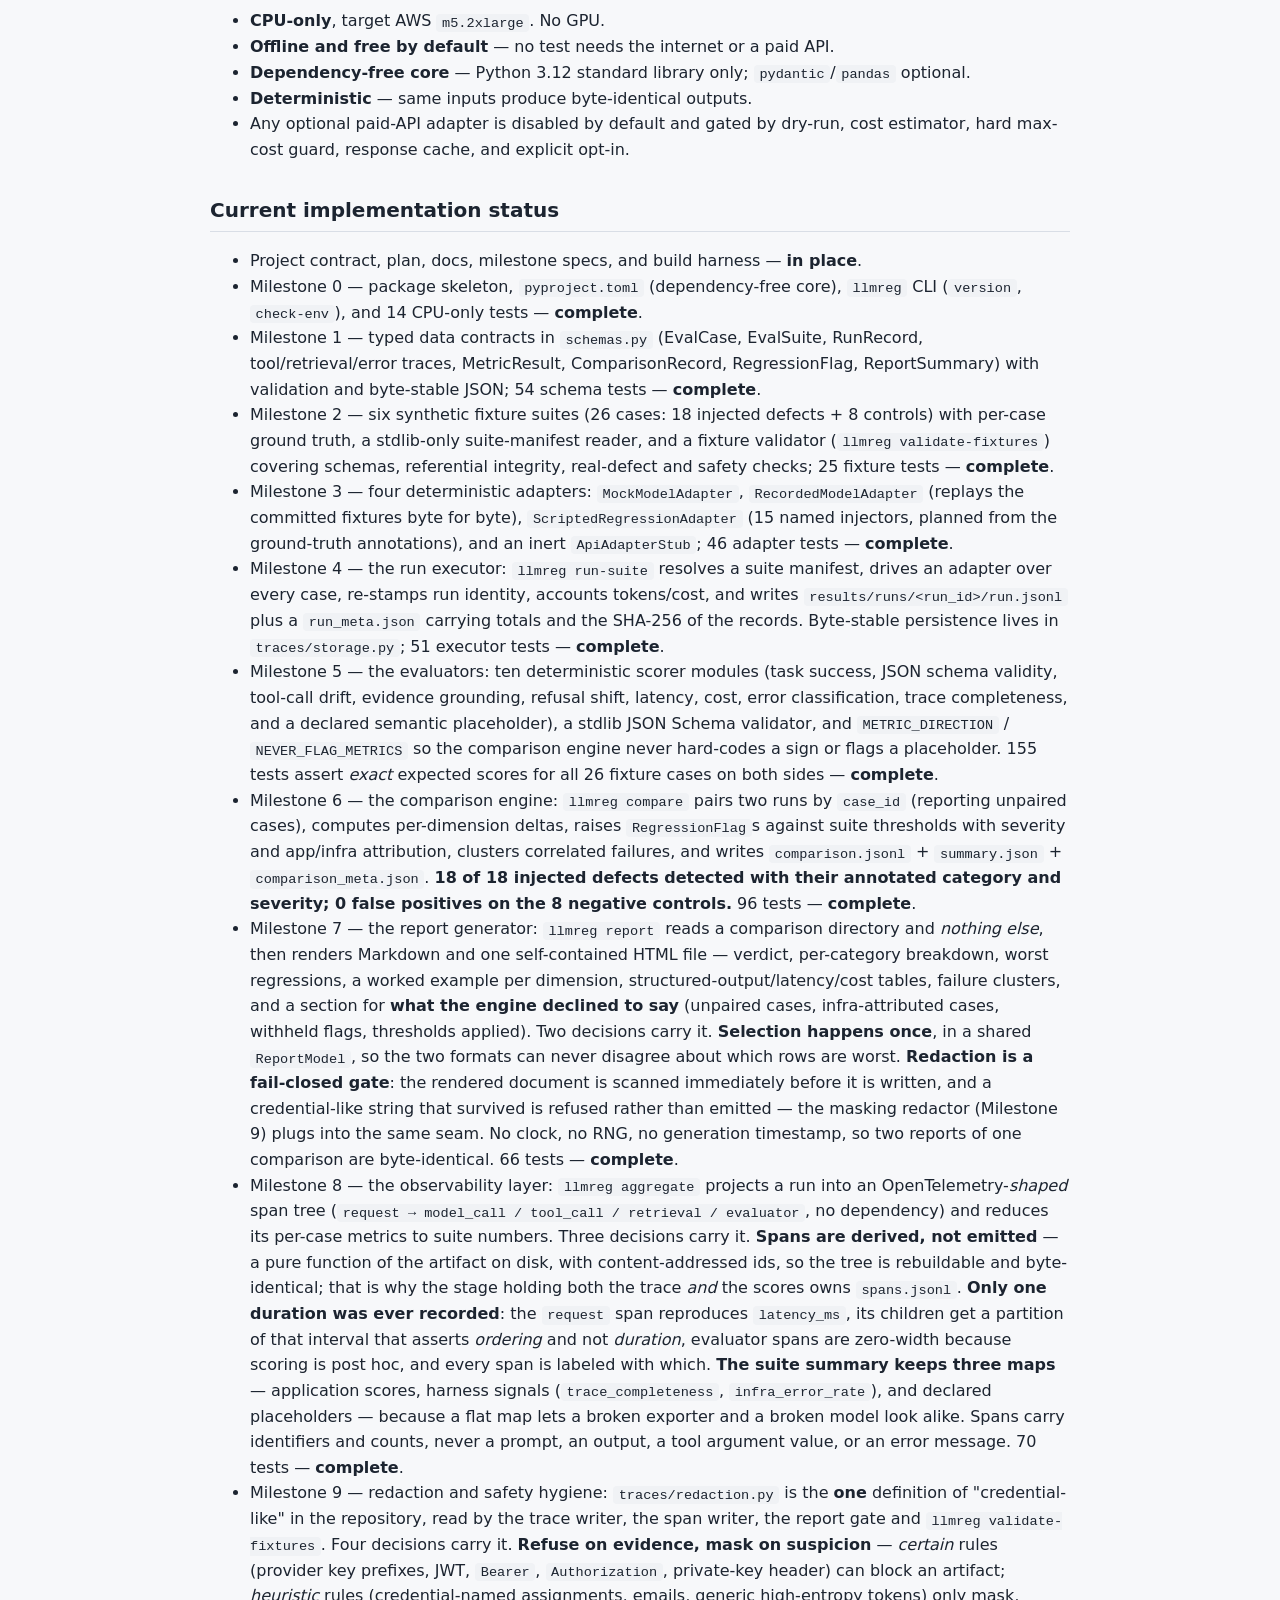
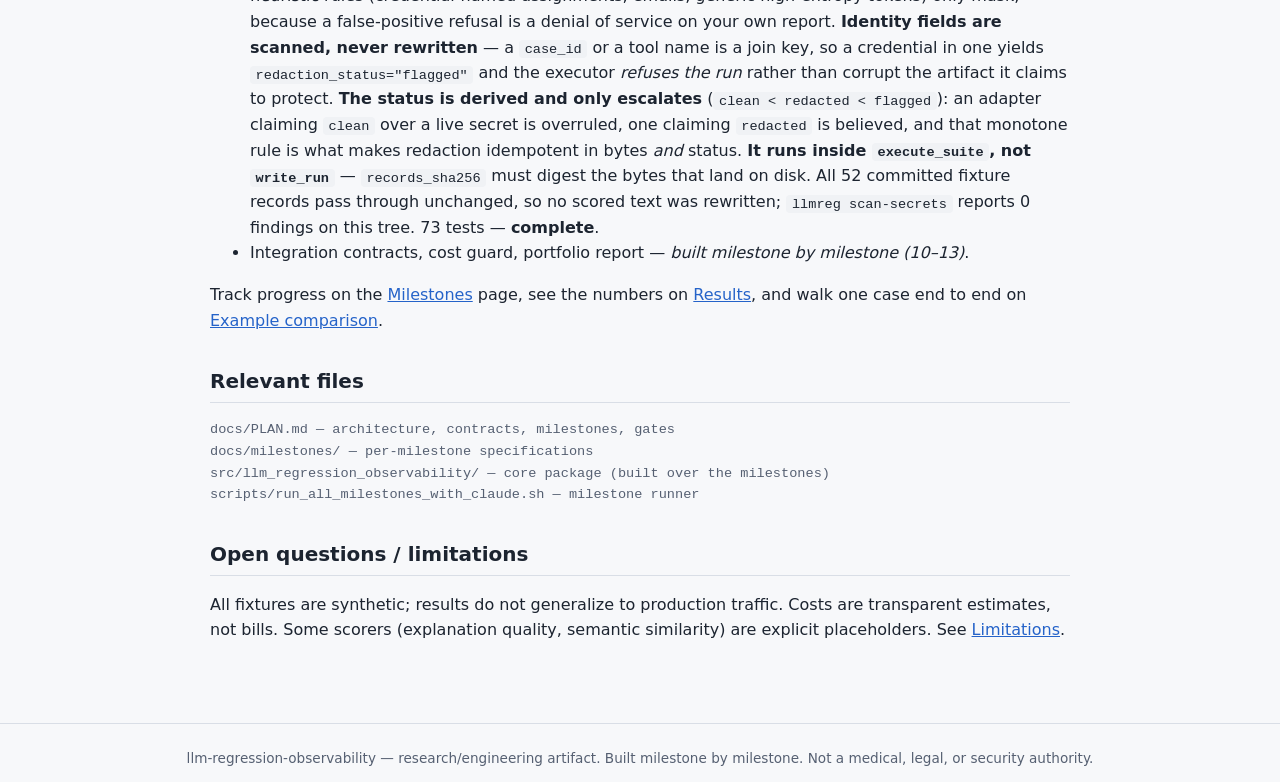
==== commit 34ddc0e6: "Milestone 9: redaction (one table; refuse on evidence, mask on suspicion) Nothing credential-like or" ====
--- a/site/index.html
+++ b/site/index.html
@@ -32,7 +32,7 @@
   and not reducible to exact string matching, <strong>did a change make behavior
   worse — and how?</strong></p>
 
-  <p><span class="status done">status: Milestone 8 complete — the pipeline runs end to end (<strong>18/18 injected defects detected, 0 false positives</strong> on the 8 negative controls), and <code>llmreg aggregate</code> now projects each run into a span tree and reduces it to suite metrics that keep <strong>harness signals out of the application's scores</strong>; 577 tests passing</span></p>
+  <p><span class="status done">status: Milestone 9 complete — the pipeline runs end to end (<strong>18/18 injected defects detected, 0 false positives</strong> on the 8 negative controls), <code>llmreg aggregate</code> projects each run into a span tree and reduces it to suite metrics that keep <strong>harness signals out of the application's scores</strong>, and a masking redactor now runs <strong>in front of every write</strong> — with all 52 committed fixture records passing through it unchanged; 651 tests passing</span></p>
 
   <div class="callout">This is a reliability/evaluation framework, not a medical,
   legal, or security authority. All fixtures are synthetic. See
@@ -92,7 +92,8 @@
     <li>Milestone 6 — the comparison engine: <code>llmreg compare</code> pairs two runs by <code>case_id</code> (reporting unpaired cases), computes per-dimension deltas, raises <code>RegressionFlag</code>s against suite thresholds with severity and app/infra attribution, clusters correlated failures, and writes <code>comparison.jsonl</code> + <code>summary.json</code> + <code>comparison_meta.json</code>. <strong>18 of 18 injected defects detected with their annotated category and severity; 0 false positives on the 8 negative controls.</strong> 96 tests — <strong>complete</strong>.</li>
     <li>Milestone 7 — the report generator: <code>llmreg report</code> reads a comparison directory and <em>nothing else</em>, then renders Markdown and one self-contained HTML file — verdict, per-category breakdown, worst regressions, a worked example per dimension, structured-output/latency/cost tables, failure clusters, and a section for <strong>what the engine declined to say</strong> (unpaired cases, infra-attributed cases, withheld flags, thresholds applied). Two decisions carry it. <strong>Selection happens once</strong>, in a shared <code>ReportModel</code>, so the two formats can never disagree about which rows are worst. <strong>Redaction is a fail-closed gate</strong>: the rendered document is scanned immediately before it is written, and a credential-like string that survived is refused rather than emitted — the masking redactor (Milestone 9) plugs into the same seam. No clock, no RNG, no generation timestamp, so two reports of one comparison are byte-identical. 66 tests — <strong>complete</strong>.</li>
     <li>Milestone 8 — the observability layer: <code>llmreg aggregate</code> projects a run into an OpenTelemetry-<em>shaped</em> span tree (<code>request → model_call / tool_call / retrieval / evaluator</code>, no dependency) and reduces its per-case metrics to suite numbers. Three decisions carry it. <strong>Spans are derived, not emitted</strong> — a pure function of the artifact on disk, with content-addressed ids, so the tree is rebuildable and byte-identical; that is why the stage holding both the trace <em>and</em> the scores owns <code>spans.jsonl</code>. <strong>Only one duration was ever recorded</strong>: the <code>request</code> span reproduces <code>latency_ms</code>, its children get a partition of that interval that asserts <em>ordering</em> and not <em>duration</em>, evaluator spans are zero-width because scoring is post hoc, and every span is labeled with which. <strong>The suite summary keeps three maps</strong> — application scores, harness signals (<code>trace_completeness</code>, <code>infra_error_rate</code>), and declared placeholders — because a flat map lets a broken exporter and a broken model look alike. Spans carry identifiers and counts, never a prompt, an output, a tool argument value, or an error message. 70 tests — <strong>complete</strong>.</li>
-    <li>Redaction, integration contracts, cost guard — <em>built milestone by milestone (9–13)</em>.</li>
+    <li>Milestone 9 — redaction and safety hygiene: <code>traces/redaction.py</code> is the <strong>one</strong> definition of "credential-like" in the repository, read by the trace writer, the span writer, the report gate and <code>llmreg validate-fixtures</code>. Four decisions carry it. <strong>Refuse on evidence, mask on suspicion</strong> — <em>certain</em> rules (provider key prefixes, JWT, <code>Bearer</code>, <code>Authorization</code>, private-key header) can block an artifact; <em>heuristic</em> rules (credential-named assignments, emails, generic high-entropy tokens) only mask, because a false-positive refusal is a denial of service on your own report. <strong>Identity fields are scanned, never rewritten</strong> — a <code>case_id</code> or a tool name is a join key, so a credential in one yields <code>redaction_status="flagged"</code> and the executor <em>refuses the run</em> rather than corrupt the artifact it claims to protect. <strong>The status is derived and only escalates</strong> (<code>clean &lt; redacted &lt; flagged</code>): an adapter claiming <code>clean</code> over a live secret is overruled, one claiming <code>redacted</code> is believed, and that monotone rule is what makes redaction idempotent in bytes <em>and</em> status. <strong>It runs inside <code>execute_suite</code>, not <code>write_run</code></strong> — <code>records_sha256</code> must digest the bytes that land on disk. All 52 committed fixture records pass through unchanged, so no scored text was rewritten; <code>llmreg scan-secrets</code> reports 0 findings on this tree. 73 tests — <strong>complete</strong>.</li>
+    <li>Integration contracts, cost guard, portfolio report — <em>built milestone by milestone (10–13)</em>.</li>
   </ul>
   <p>Track progress on the <a href="milestones.html">Milestones</a> page, see the
   numbers on <a href="results.html">Results</a>, and walk one case end to end on
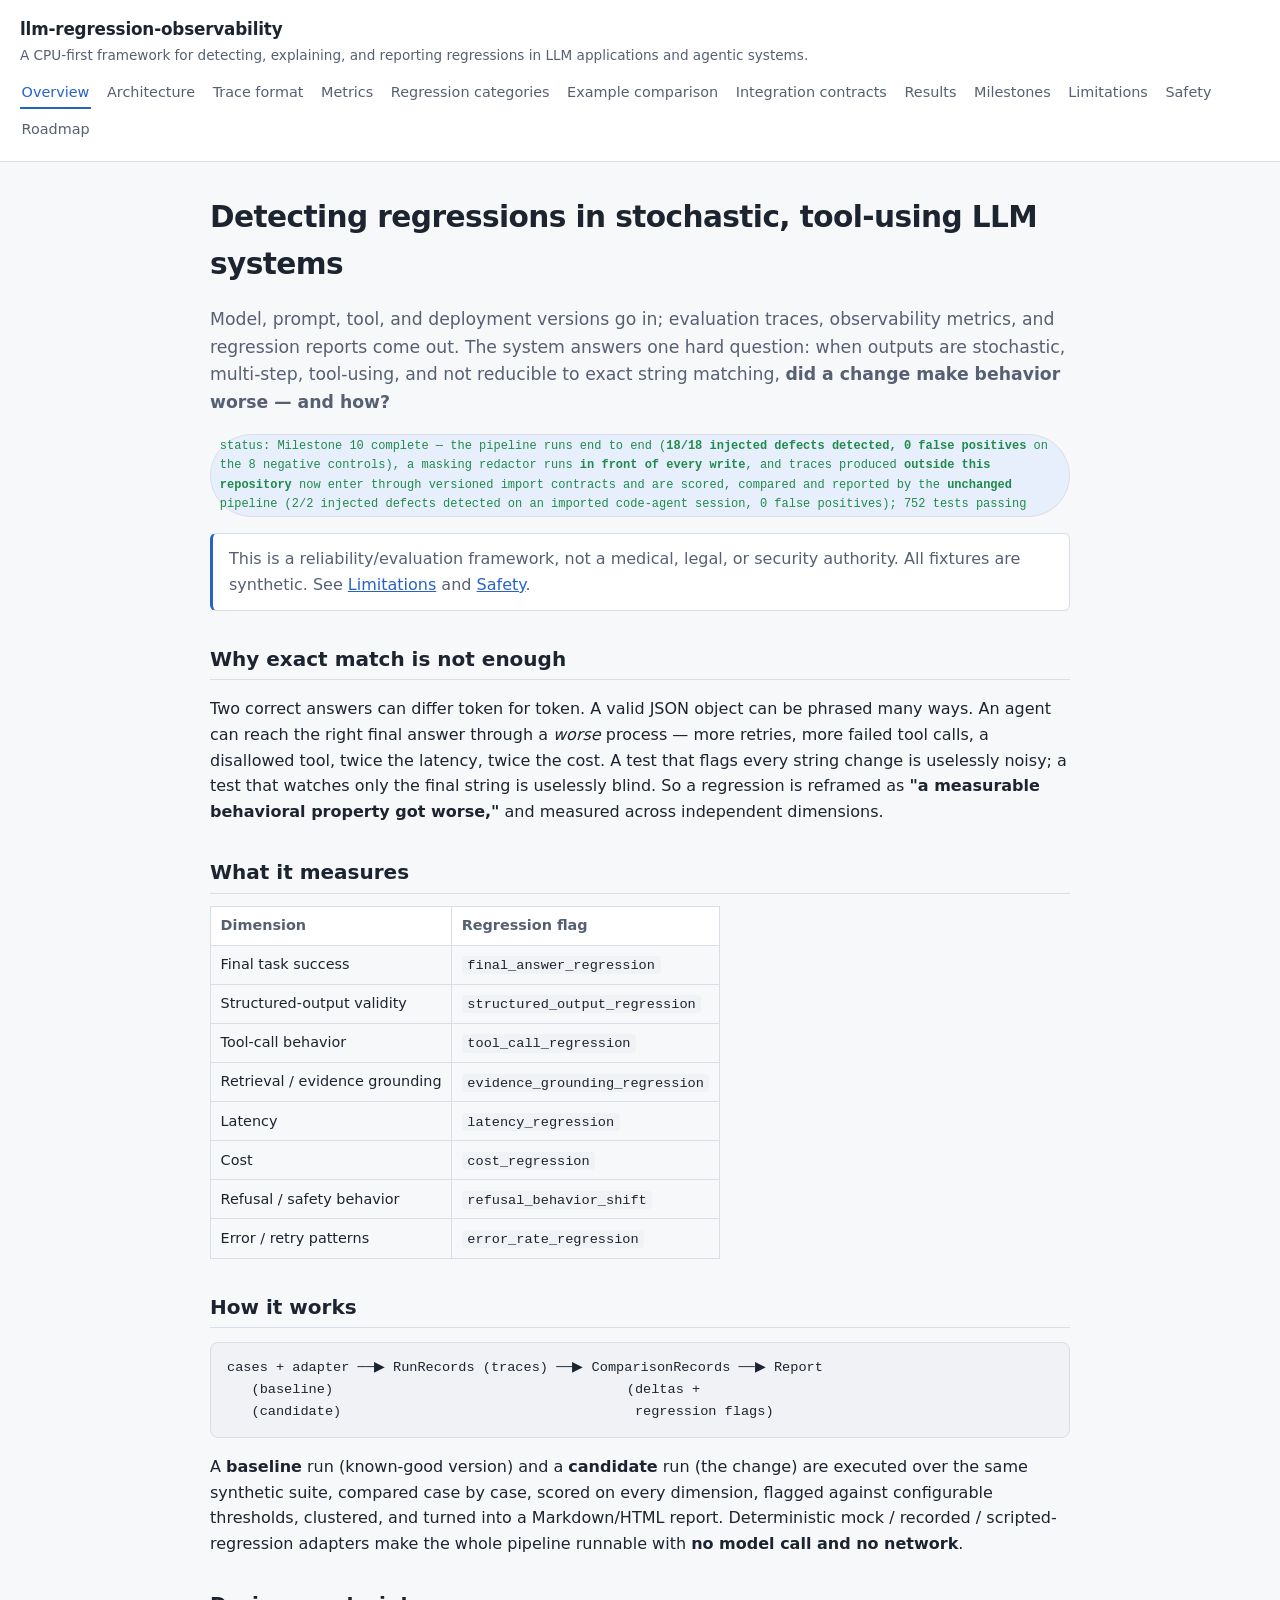
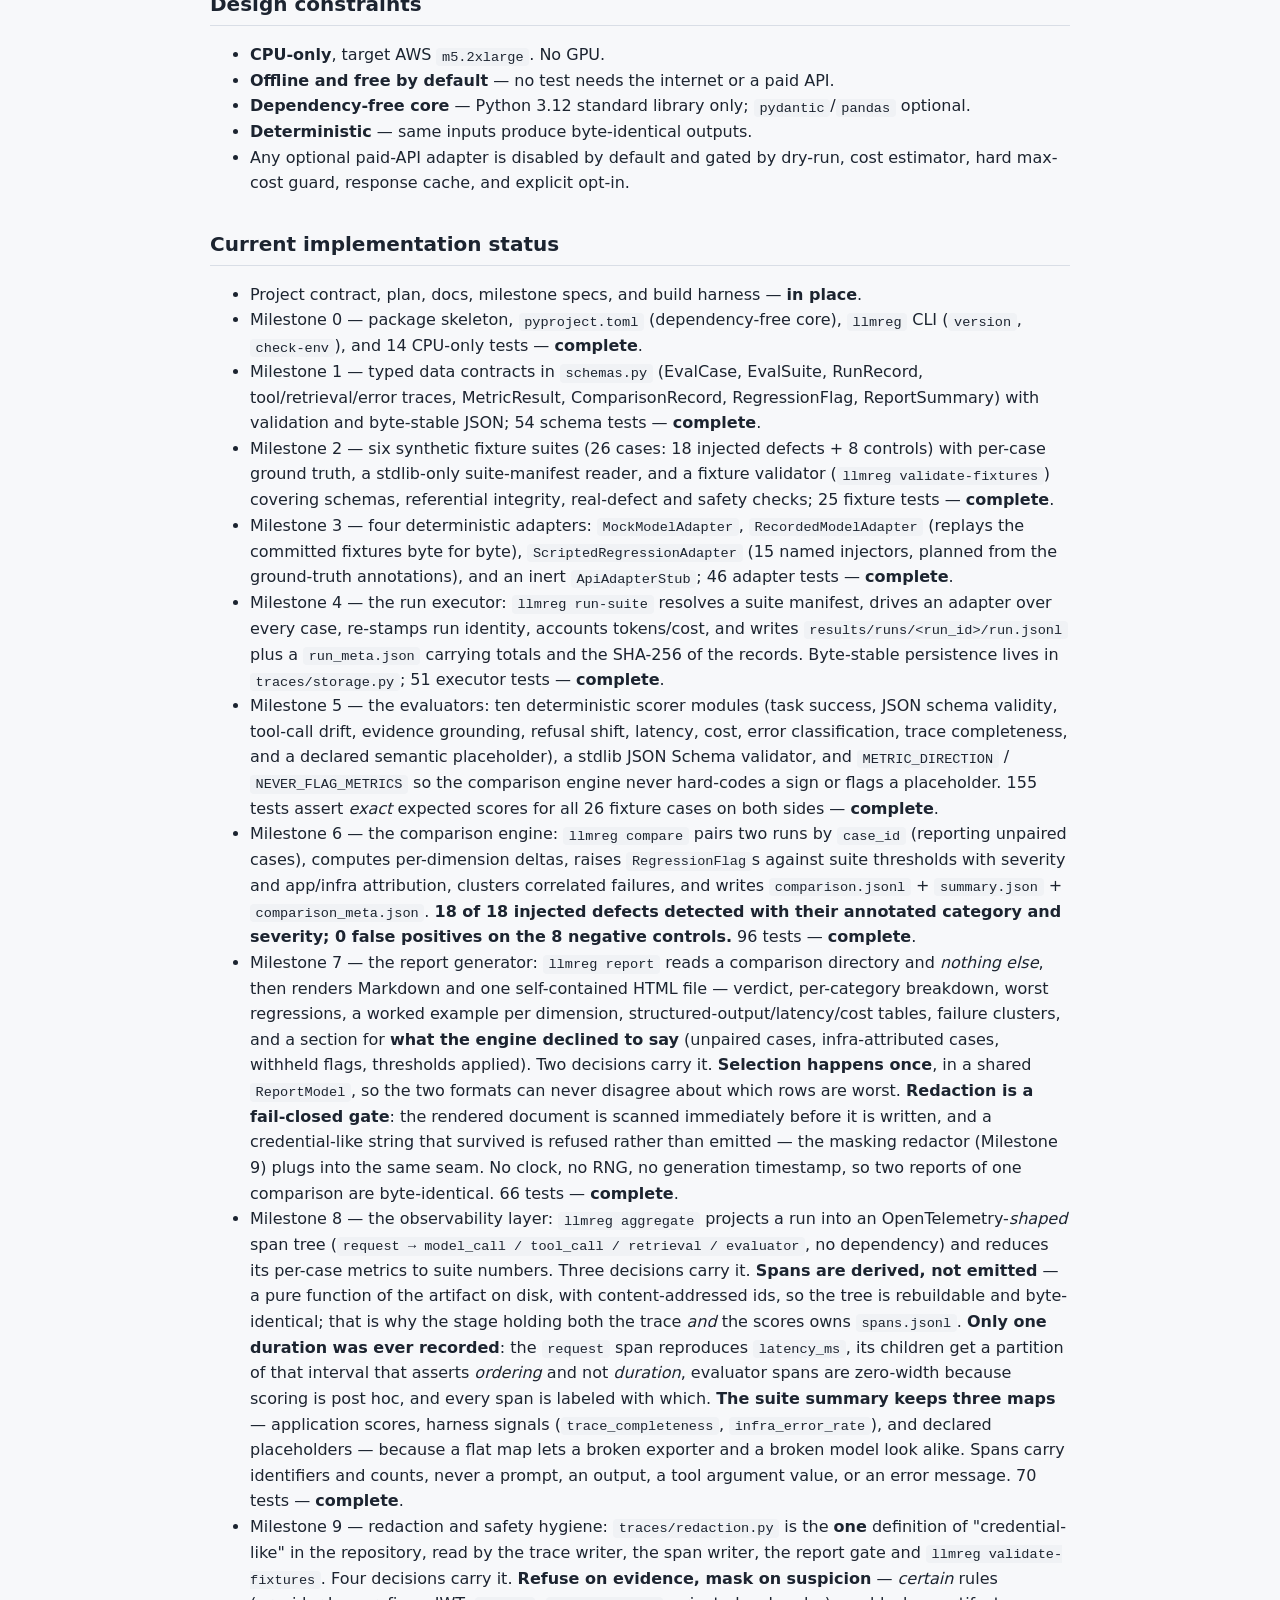
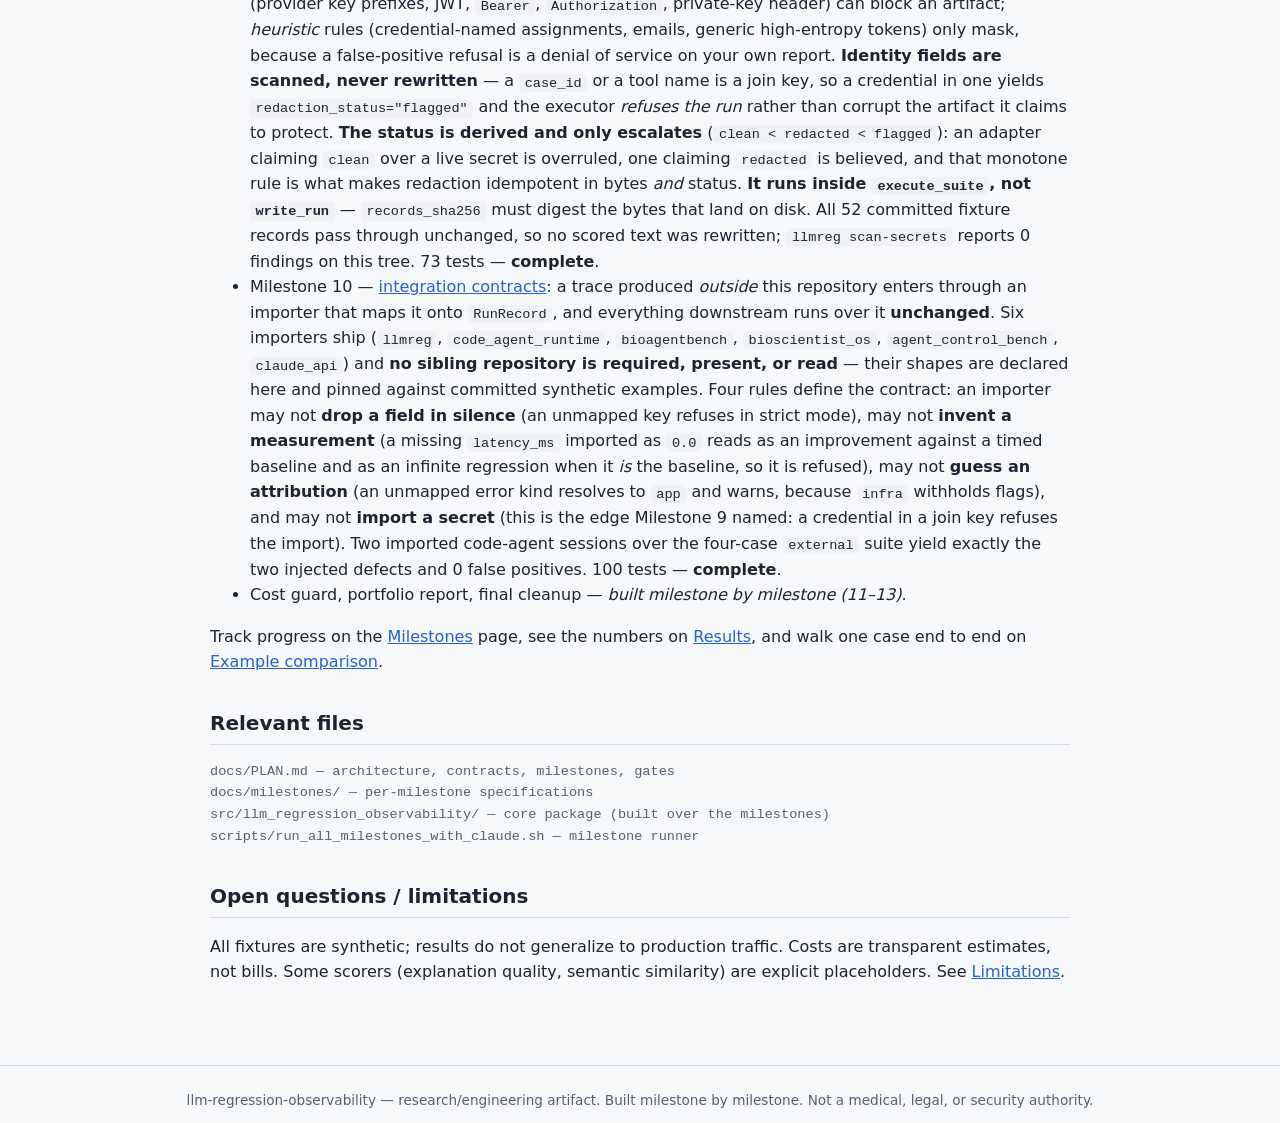
==== commit 0dd0ad5a: "Milestone 10: integration contracts (import/export for sibling traces) Versioned trace import/export" ====
--- a/site/index.html
+++ b/site/index.html
@@ -17,6 +17,7 @@
     <a href="metrics.html">Metrics</a>
     <a href="regression-categories.html">Regression categories</a>
     <a href="example-comparison.html">Example comparison</a>
+    <a href="integration-contracts.html">Integration contracts</a>
     <a href="results.html">Results</a>
     <a href="milestones.html">Milestones</a>
     <a href="limitations.html">Limitations</a>
@@ -32,7 +33,7 @@
   and not reducible to exact string matching, <strong>did a change make behavior
   worse — and how?</strong></p>
 
-  <p><span class="status done">status: Milestone 9 complete — the pipeline runs end to end (<strong>18/18 injected defects detected, 0 false positives</strong> on the 8 negative controls), <code>llmreg aggregate</code> projects each run into a span tree and reduces it to suite metrics that keep <strong>harness signals out of the application's scores</strong>, and a masking redactor now runs <strong>in front of every write</strong> — with all 52 committed fixture records passing through it unchanged; 651 tests passing</span></p>
+  <p><span class="status done">status: Milestone 10 complete — the pipeline runs end to end (<strong>18/18 injected defects detected, 0 false positives</strong> on the 8 negative controls), a masking redactor runs <strong>in front of every write</strong>, and traces produced <strong>outside this repository</strong> now enter through versioned import contracts and are scored, compared and reported by the <strong>unchanged</strong> pipeline (2/2 injected defects detected on an imported code-agent session, 0 false positives); 752 tests passing</span></p>
 
   <div class="callout">This is a reliability/evaluation framework, not a medical,
   legal, or security authority. All fixtures are synthetic. See
@@ -93,7 +94,8 @@
     <li>Milestone 7 — the report generator: <code>llmreg report</code> reads a comparison directory and <em>nothing else</em>, then renders Markdown and one self-contained HTML file — verdict, per-category breakdown, worst regressions, a worked example per dimension, structured-output/latency/cost tables, failure clusters, and a section for <strong>what the engine declined to say</strong> (unpaired cases, infra-attributed cases, withheld flags, thresholds applied). Two decisions carry it. <strong>Selection happens once</strong>, in a shared <code>ReportModel</code>, so the two formats can never disagree about which rows are worst. <strong>Redaction is a fail-closed gate</strong>: the rendered document is scanned immediately before it is written, and a credential-like string that survived is refused rather than emitted — the masking redactor (Milestone 9) plugs into the same seam. No clock, no RNG, no generation timestamp, so two reports of one comparison are byte-identical. 66 tests — <strong>complete</strong>.</li>
     <li>Milestone 8 — the observability layer: <code>llmreg aggregate</code> projects a run into an OpenTelemetry-<em>shaped</em> span tree (<code>request → model_call / tool_call / retrieval / evaluator</code>, no dependency) and reduces its per-case metrics to suite numbers. Three decisions carry it. <strong>Spans are derived, not emitted</strong> — a pure function of the artifact on disk, with content-addressed ids, so the tree is rebuildable and byte-identical; that is why the stage holding both the trace <em>and</em> the scores owns <code>spans.jsonl</code>. <strong>Only one duration was ever recorded</strong>: the <code>request</code> span reproduces <code>latency_ms</code>, its children get a partition of that interval that asserts <em>ordering</em> and not <em>duration</em>, evaluator spans are zero-width because scoring is post hoc, and every span is labeled with which. <strong>The suite summary keeps three maps</strong> — application scores, harness signals (<code>trace_completeness</code>, <code>infra_error_rate</code>), and declared placeholders — because a flat map lets a broken exporter and a broken model look alike. Spans carry identifiers and counts, never a prompt, an output, a tool argument value, or an error message. 70 tests — <strong>complete</strong>.</li>
     <li>Milestone 9 — redaction and safety hygiene: <code>traces/redaction.py</code> is the <strong>one</strong> definition of "credential-like" in the repository, read by the trace writer, the span writer, the report gate and <code>llmreg validate-fixtures</code>. Four decisions carry it. <strong>Refuse on evidence, mask on suspicion</strong> — <em>certain</em> rules (provider key prefixes, JWT, <code>Bearer</code>, <code>Authorization</code>, private-key header) can block an artifact; <em>heuristic</em> rules (credential-named assignments, emails, generic high-entropy tokens) only mask, because a false-positive refusal is a denial of service on your own report. <strong>Identity fields are scanned, never rewritten</strong> — a <code>case_id</code> or a tool name is a join key, so a credential in one yields <code>redaction_status="flagged"</code> and the executor <em>refuses the run</em> rather than corrupt the artifact it claims to protect. <strong>The status is derived and only escalates</strong> (<code>clean &lt; redacted &lt; flagged</code>): an adapter claiming <code>clean</code> over a live secret is overruled, one claiming <code>redacted</code> is believed, and that monotone rule is what makes redaction idempotent in bytes <em>and</em> status. <strong>It runs inside <code>execute_suite</code>, not <code>write_run</code></strong> — <code>records_sha256</code> must digest the bytes that land on disk. All 52 committed fixture records pass through unchanged, so no scored text was rewritten; <code>llmreg scan-secrets</code> reports 0 findings on this tree. 73 tests — <strong>complete</strong>.</li>
-    <li>Integration contracts, cost guard, portfolio report — <em>built milestone by milestone (10–13)</em>.</li>
+    <li>Milestone 10 — <a href="integration-contracts.html">integration contracts</a>: a trace produced <em>outside</em> this repository enters through an importer that maps it onto <code>RunRecord</code>, and everything downstream runs over it <strong>unchanged</strong>. Six importers ship (<code>llmreg</code>, <code>code_agent_runtime</code>, <code>bioagentbench</code>, <code>bioscientist_os</code>, <code>agent_control_bench</code>, <code>claude_api</code>) and <strong>no sibling repository is required, present, or read</strong> — their shapes are declared here and pinned against committed synthetic examples. Four rules define the contract: an importer may not <strong>drop a field in silence</strong> (an unmapped key refuses in strict mode), may not <strong>invent a measurement</strong> (a missing <code>latency_ms</code> imported as <code>0.0</code> reads as an improvement against a timed baseline and as an infinite regression when it <em>is</em> the baseline, so it is refused), may not <strong>guess an attribution</strong> (an unmapped error kind resolves to <code>app</code> and warns, because <code>infra</code> withholds flags), and may not <strong>import a secret</strong> (this is the edge Milestone 9 named: a credential in a join key refuses the import). Two imported code-agent sessions over the four-case <code>external</code> suite yield exactly the two injected defects and 0 false positives. 100 tests — <strong>complete</strong>.</li>
+    <li>Cost guard, portfolio report, final cleanup — <em>built milestone by milestone (11–13)</em>.</li>
   </ul>
   <p>Track progress on the <a href="milestones.html">Milestones</a> page, see the
   numbers on <a href="results.html">Results</a>, and walk one case end to end on
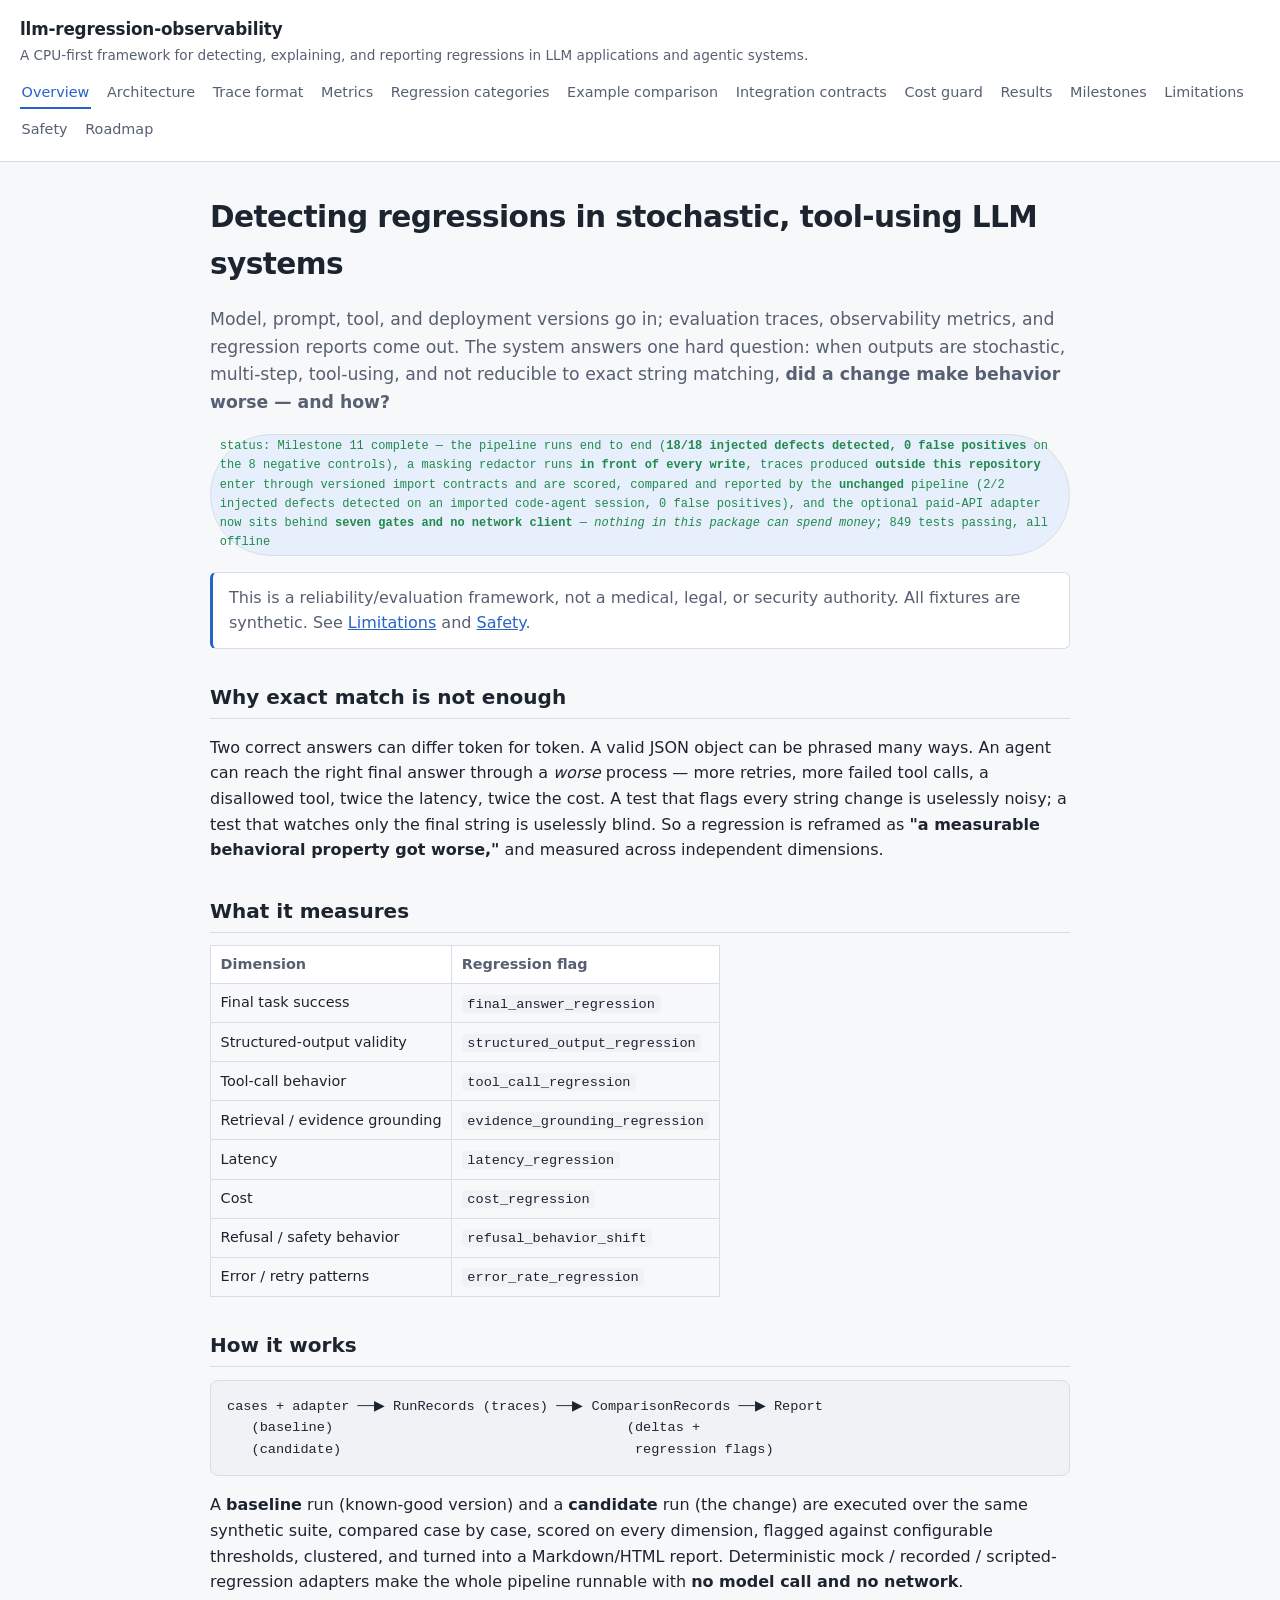
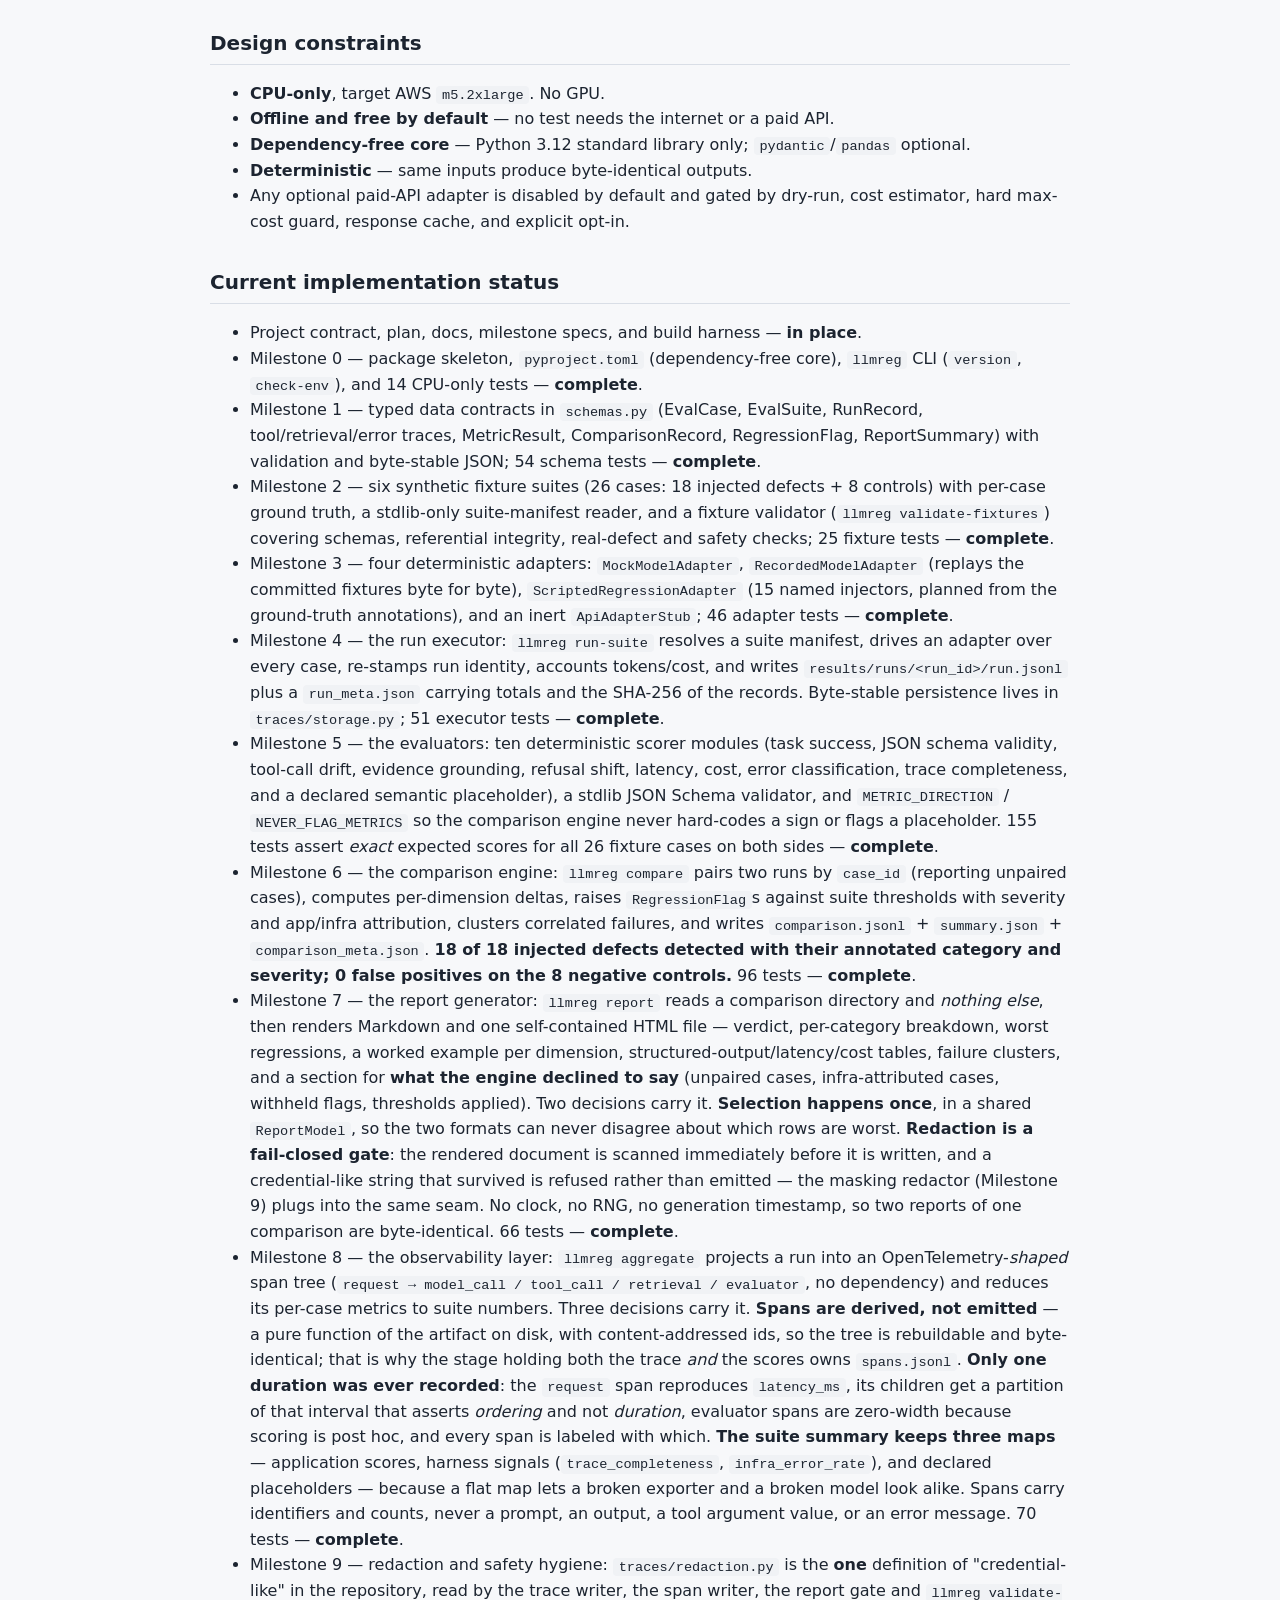
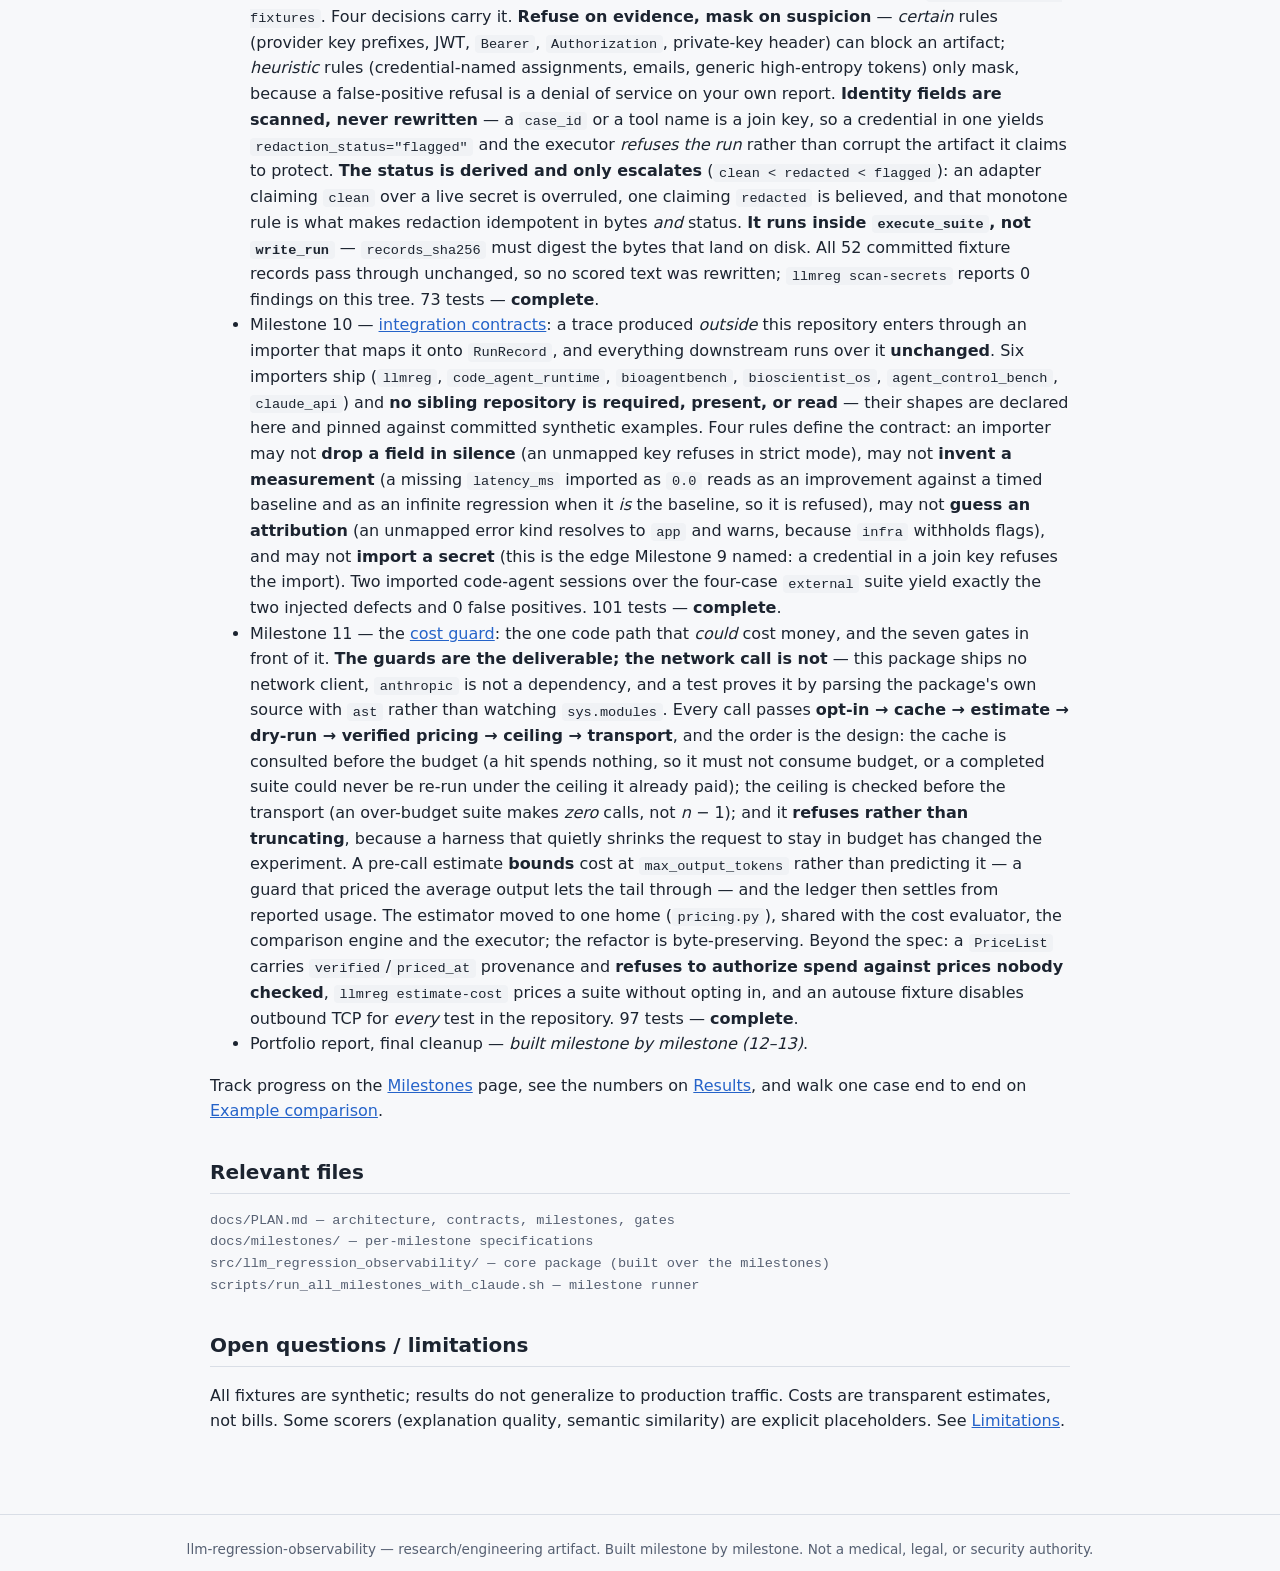
==== commit 979bf676: "Milestone 11: cost guard (five protections, and no network client to guard) ApiAdapterStub becomes t" ====
--- a/site/index.html
+++ b/site/index.html
@@ -18,6 +18,7 @@
     <a href="regression-categories.html">Regression categories</a>
     <a href="example-comparison.html">Example comparison</a>
     <a href="integration-contracts.html">Integration contracts</a>
+    <a href="cost-guard.html">Cost guard</a>
     <a href="results.html">Results</a>
     <a href="milestones.html">Milestones</a>
     <a href="limitations.html">Limitations</a>
@@ -33,7 +34,7 @@
   and not reducible to exact string matching, <strong>did a change make behavior
   worse — and how?</strong></p>
 
-  <p><span class="status done">status: Milestone 10 complete — the pipeline runs end to end (<strong>18/18 injected defects detected, 0 false positives</strong> on the 8 negative controls), a masking redactor runs <strong>in front of every write</strong>, and traces produced <strong>outside this repository</strong> now enter through versioned import contracts and are scored, compared and reported by the <strong>unchanged</strong> pipeline (2/2 injected defects detected on an imported code-agent session, 0 false positives); 752 tests passing</span></p>
+  <p><span class="status done">status: Milestone 11 complete — the pipeline runs end to end (<strong>18/18 injected defects detected, 0 false positives</strong> on the 8 negative controls), a masking redactor runs <strong>in front of every write</strong>, traces produced <strong>outside this repository</strong> enter through versioned import contracts and are scored, compared and reported by the <strong>unchanged</strong> pipeline (2/2 injected defects detected on an imported code-agent session, 0 false positives), and the optional paid-API adapter now sits behind <strong>seven gates and no network client</strong> — <em>nothing in this package can spend money</em>; 849 tests passing, all offline</span></p>
 
   <div class="callout">This is a reliability/evaluation framework, not a medical,
   legal, or security authority. All fixtures are synthetic. See
@@ -94,8 +95,9 @@
     <li>Milestone 7 — the report generator: <code>llmreg report</code> reads a comparison directory and <em>nothing else</em>, then renders Markdown and one self-contained HTML file — verdict, per-category breakdown, worst regressions, a worked example per dimension, structured-output/latency/cost tables, failure clusters, and a section for <strong>what the engine declined to say</strong> (unpaired cases, infra-attributed cases, withheld flags, thresholds applied). Two decisions carry it. <strong>Selection happens once</strong>, in a shared <code>ReportModel</code>, so the two formats can never disagree about which rows are worst. <strong>Redaction is a fail-closed gate</strong>: the rendered document is scanned immediately before it is written, and a credential-like string that survived is refused rather than emitted — the masking redactor (Milestone 9) plugs into the same seam. No clock, no RNG, no generation timestamp, so two reports of one comparison are byte-identical. 66 tests — <strong>complete</strong>.</li>
     <li>Milestone 8 — the observability layer: <code>llmreg aggregate</code> projects a run into an OpenTelemetry-<em>shaped</em> span tree (<code>request → model_call / tool_call / retrieval / evaluator</code>, no dependency) and reduces its per-case metrics to suite numbers. Three decisions carry it. <strong>Spans are derived, not emitted</strong> — a pure function of the artifact on disk, with content-addressed ids, so the tree is rebuildable and byte-identical; that is why the stage holding both the trace <em>and</em> the scores owns <code>spans.jsonl</code>. <strong>Only one duration was ever recorded</strong>: the <code>request</code> span reproduces <code>latency_ms</code>, its children get a partition of that interval that asserts <em>ordering</em> and not <em>duration</em>, evaluator spans are zero-width because scoring is post hoc, and every span is labeled with which. <strong>The suite summary keeps three maps</strong> — application scores, harness signals (<code>trace_completeness</code>, <code>infra_error_rate</code>), and declared placeholders — because a flat map lets a broken exporter and a broken model look alike. Spans carry identifiers and counts, never a prompt, an output, a tool argument value, or an error message. 70 tests — <strong>complete</strong>.</li>
     <li>Milestone 9 — redaction and safety hygiene: <code>traces/redaction.py</code> is the <strong>one</strong> definition of "credential-like" in the repository, read by the trace writer, the span writer, the report gate and <code>llmreg validate-fixtures</code>. Four decisions carry it. <strong>Refuse on evidence, mask on suspicion</strong> — <em>certain</em> rules (provider key prefixes, JWT, <code>Bearer</code>, <code>Authorization</code>, private-key header) can block an artifact; <em>heuristic</em> rules (credential-named assignments, emails, generic high-entropy tokens) only mask, because a false-positive refusal is a denial of service on your own report. <strong>Identity fields are scanned, never rewritten</strong> — a <code>case_id</code> or a tool name is a join key, so a credential in one yields <code>redaction_status="flagged"</code> and the executor <em>refuses the run</em> rather than corrupt the artifact it claims to protect. <strong>The status is derived and only escalates</strong> (<code>clean &lt; redacted &lt; flagged</code>): an adapter claiming <code>clean</code> over a live secret is overruled, one claiming <code>redacted</code> is believed, and that monotone rule is what makes redaction idempotent in bytes <em>and</em> status. <strong>It runs inside <code>execute_suite</code>, not <code>write_run</code></strong> — <code>records_sha256</code> must digest the bytes that land on disk. All 52 committed fixture records pass through unchanged, so no scored text was rewritten; <code>llmreg scan-secrets</code> reports 0 findings on this tree. 73 tests — <strong>complete</strong>.</li>
-    <li>Milestone 10 — <a href="integration-contracts.html">integration contracts</a>: a trace produced <em>outside</em> this repository enters through an importer that maps it onto <code>RunRecord</code>, and everything downstream runs over it <strong>unchanged</strong>. Six importers ship (<code>llmreg</code>, <code>code_agent_runtime</code>, <code>bioagentbench</code>, <code>bioscientist_os</code>, <code>agent_control_bench</code>, <code>claude_api</code>) and <strong>no sibling repository is required, present, or read</strong> — their shapes are declared here and pinned against committed synthetic examples. Four rules define the contract: an importer may not <strong>drop a field in silence</strong> (an unmapped key refuses in strict mode), may not <strong>invent a measurement</strong> (a missing <code>latency_ms</code> imported as <code>0.0</code> reads as an improvement against a timed baseline and as an infinite regression when it <em>is</em> the baseline, so it is refused), may not <strong>guess an attribution</strong> (an unmapped error kind resolves to <code>app</code> and warns, because <code>infra</code> withholds flags), and may not <strong>import a secret</strong> (this is the edge Milestone 9 named: a credential in a join key refuses the import). Two imported code-agent sessions over the four-case <code>external</code> suite yield exactly the two injected defects and 0 false positives. 100 tests — <strong>complete</strong>.</li>
-    <li>Cost guard, portfolio report, final cleanup — <em>built milestone by milestone (11–13)</em>.</li>
+    <li>Milestone 10 — <a href="integration-contracts.html">integration contracts</a>: a trace produced <em>outside</em> this repository enters through an importer that maps it onto <code>RunRecord</code>, and everything downstream runs over it <strong>unchanged</strong>. Six importers ship (<code>llmreg</code>, <code>code_agent_runtime</code>, <code>bioagentbench</code>, <code>bioscientist_os</code>, <code>agent_control_bench</code>, <code>claude_api</code>) and <strong>no sibling repository is required, present, or read</strong> — their shapes are declared here and pinned against committed synthetic examples. Four rules define the contract: an importer may not <strong>drop a field in silence</strong> (an unmapped key refuses in strict mode), may not <strong>invent a measurement</strong> (a missing <code>latency_ms</code> imported as <code>0.0</code> reads as an improvement against a timed baseline and as an infinite regression when it <em>is</em> the baseline, so it is refused), may not <strong>guess an attribution</strong> (an unmapped error kind resolves to <code>app</code> and warns, because <code>infra</code> withholds flags), and may not <strong>import a secret</strong> (this is the edge Milestone 9 named: a credential in a join key refuses the import). Two imported code-agent sessions over the four-case <code>external</code> suite yield exactly the two injected defects and 0 false positives. 101 tests — <strong>complete</strong>.</li>
+    <li>Milestone 11 — the <a href="cost-guard.html">cost guard</a>: the one code path that <em>could</em> cost money, and the seven gates in front of it. <strong>The guards are the deliverable; the network call is not</strong> — this package ships no network client, <code>anthropic</code> is not a dependency, and a test proves it by parsing the package's own source with <code>ast</code> rather than watching <code>sys.modules</code>. Every call passes <strong>opt-in → cache → estimate → dry-run → verified pricing → ceiling → transport</strong>, and the order is the design: the cache is consulted before the budget (a hit spends nothing, so it must not consume budget, or a completed suite could never be re-run under the ceiling it already paid); the ceiling is checked before the transport (an over-budget suite makes <em>zero</em> calls, not <em>n</em> − 1); and it <strong>refuses rather than truncating</strong>, because a harness that quietly shrinks the request to stay in budget has changed the experiment. A pre-call estimate <strong>bounds</strong> cost at <code>max_output_tokens</code> rather than predicting it — a guard that priced the average output lets the tail through — and the ledger then settles from reported usage. The estimator moved to one home (<code>pricing.py</code>), shared with the cost evaluator, the comparison engine and the executor; the refactor is byte-preserving. Beyond the spec: a <code>PriceList</code> carries <code>verified</code>/<code>priced_at</code> provenance and <strong>refuses to authorize spend against prices nobody checked</strong>, <code>llmreg estimate-cost</code> prices a suite without opting in, and an autouse fixture disables outbound TCP for <em>every</em> test in the repository. 97 tests — <strong>complete</strong>.</li>
+    <li>Portfolio report, final cleanup — <em>built milestone by milestone (12–13)</em>.</li>
   </ul>
   <p>Track progress on the <a href="milestones.html">Milestones</a> page, see the
   numbers on <a href="results.html">Results</a>, and walk one case end to end on
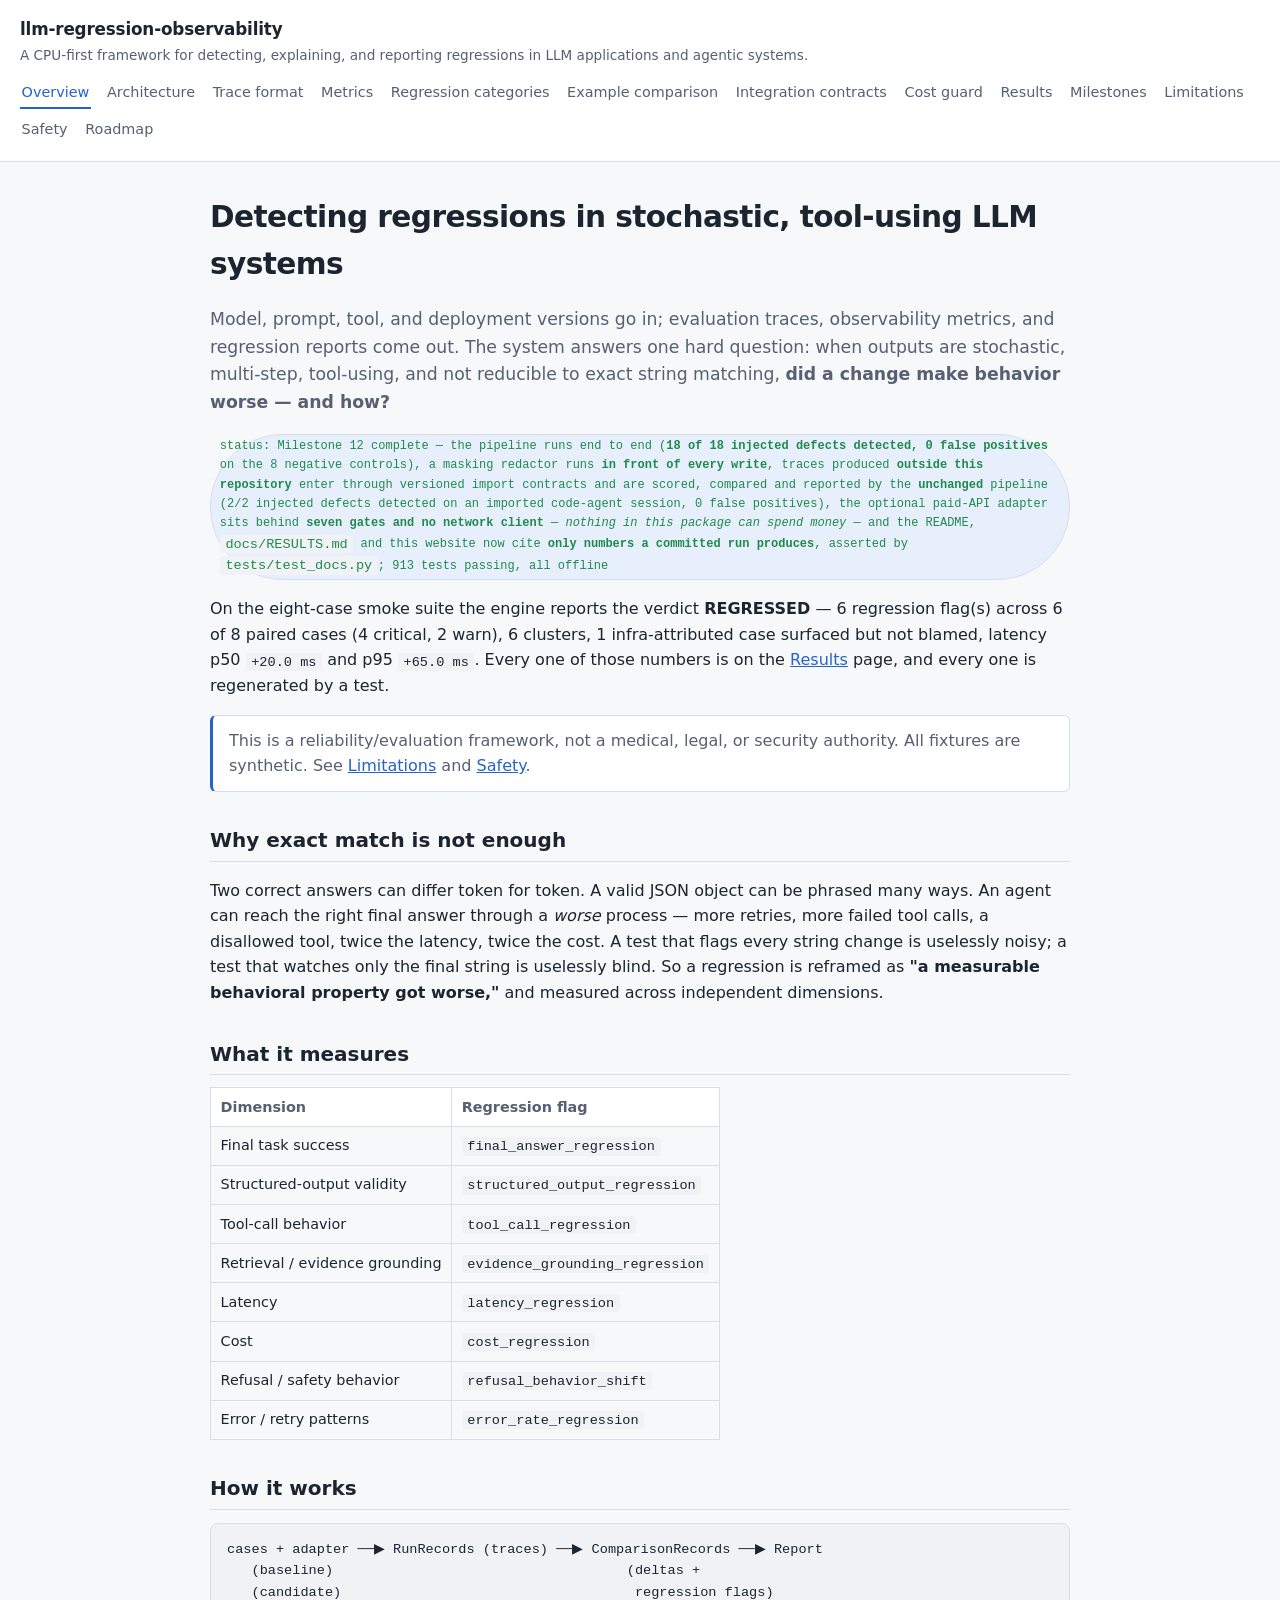
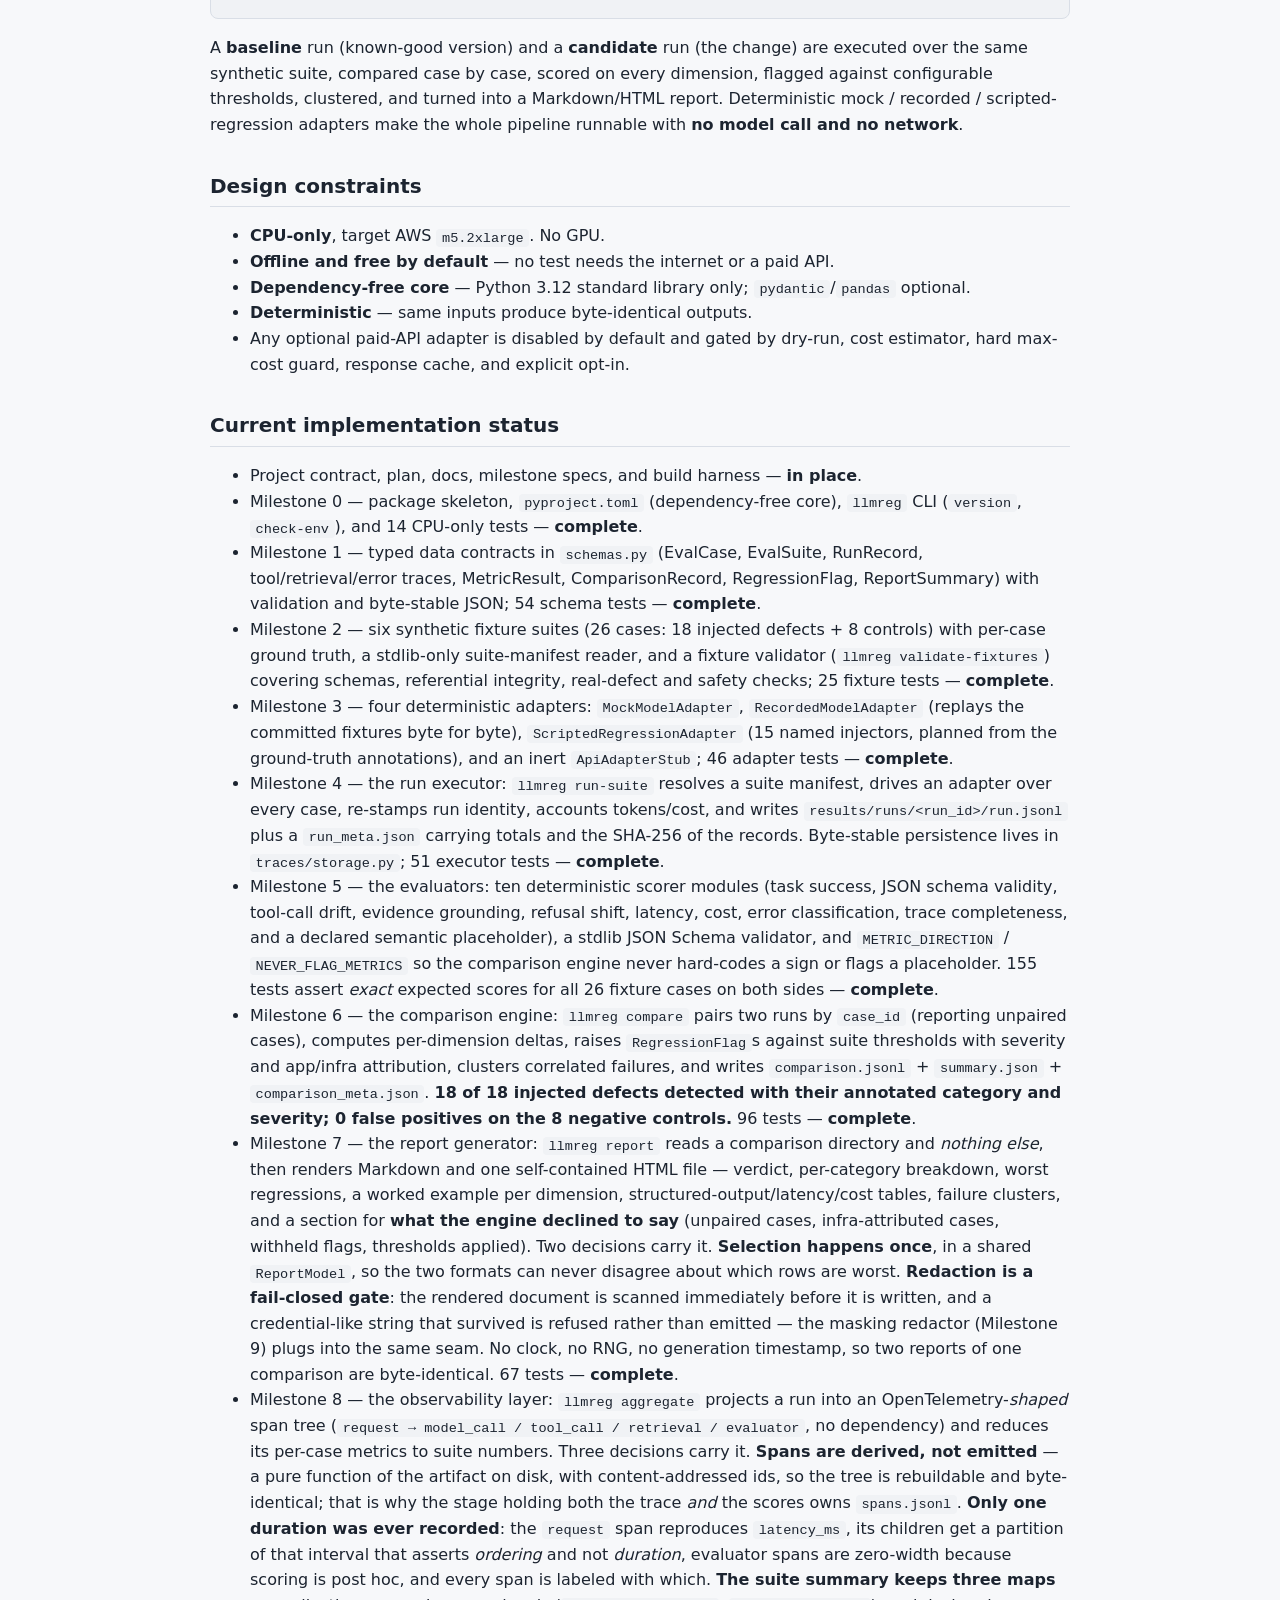
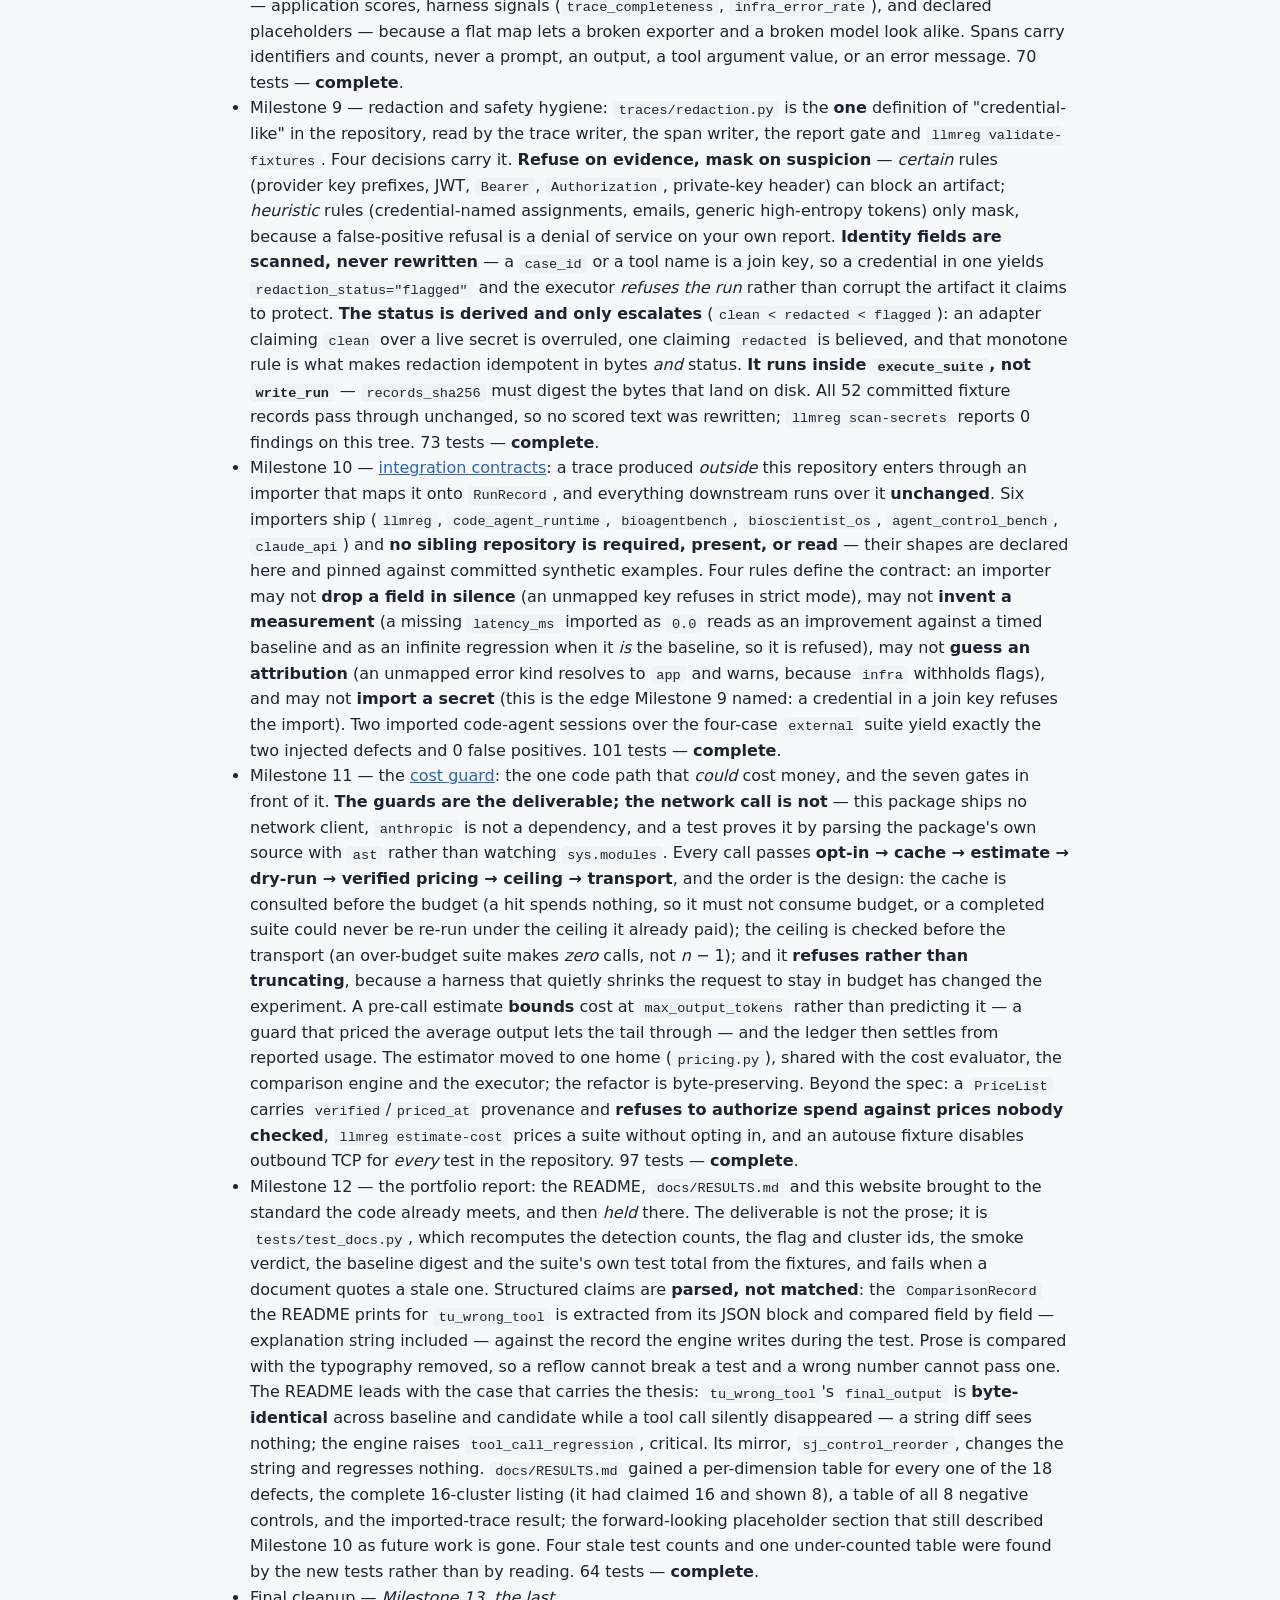
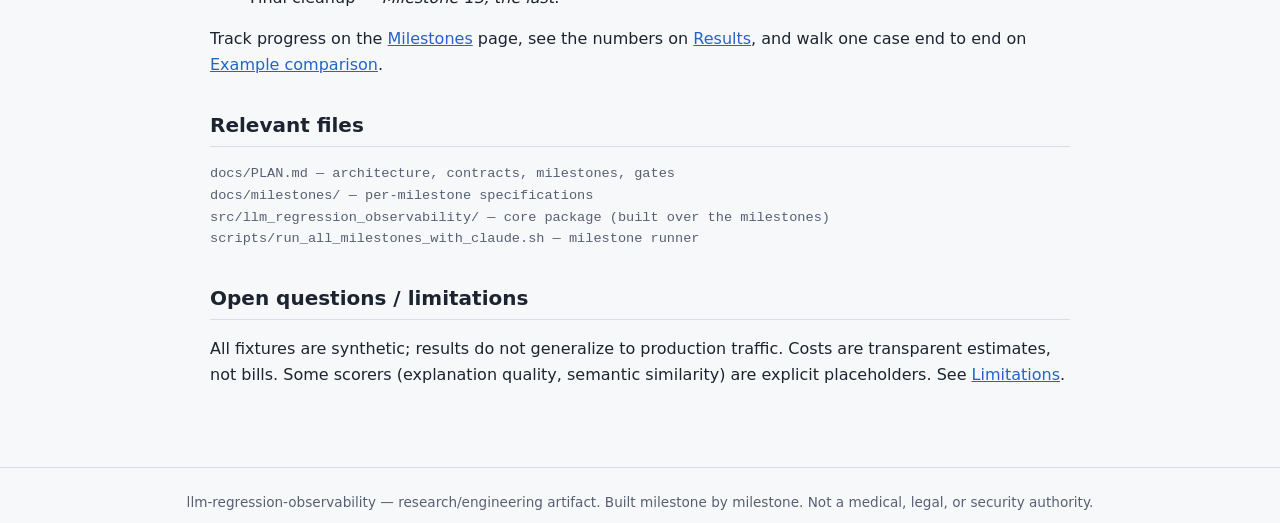
==== commit 9cff4dd6: "Milestone 12: portfolio report (the docs are now under test) The system has run end to end since Mil" ====
--- a/site/index.html
+++ b/site/index.html
@@ -34,7 +34,14 @@
   and not reducible to exact string matching, <strong>did a change make behavior
   worse — and how?</strong></p>
 
-  <p><span class="status done">status: Milestone 11 complete — the pipeline runs end to end (<strong>18/18 injected defects detected, 0 false positives</strong> on the 8 negative controls), a masking redactor runs <strong>in front of every write</strong>, traces produced <strong>outside this repository</strong> enter through versioned import contracts and are scored, compared and reported by the <strong>unchanged</strong> pipeline (2/2 injected defects detected on an imported code-agent session, 0 false positives), and the optional paid-API adapter now sits behind <strong>seven gates and no network client</strong> — <em>nothing in this package can spend money</em>; 849 tests passing, all offline</span></p>
+  <p><span class="status done">status: Milestone 12 complete — the pipeline runs end to end (<strong>18 of 18 injected defects detected, 0 false positives</strong> on the 8 negative controls), a masking redactor runs <strong>in front of every write</strong>, traces produced <strong>outside this repository</strong> enter through versioned import contracts and are scored, compared and reported by the <strong>unchanged</strong> pipeline (2/2 injected defects detected on an imported code-agent session, 0 false positives), the optional paid-API adapter sits behind <strong>seven gates and no network client</strong> — <em>nothing in this package can spend money</em> — and the README, <code>docs/RESULTS.md</code> and this website now cite <strong>only numbers a committed run produces</strong>, asserted by <code>tests/test_docs.py</code>; 913 tests passing, all offline</span></p>
+
+  <p>On the eight-case smoke suite the engine reports the verdict
+  <strong>REGRESSED</strong> — 6 regression flag(s) across 6 of 8 paired cases
+  (4 critical, 2 warn), 6 clusters, 1 infra-attributed case surfaced but not
+  blamed, latency p50 <code>+20.0 ms</code> and p95 <code>+65.0 ms</code>. Every
+  one of those numbers is on the <a href="results.html">Results</a> page, and
+  every one is regenerated by a test.</p>
 
   <div class="callout">This is a reliability/evaluation framework, not a medical,
   legal, or security authority. All fixtures are synthetic. See
@@ -92,12 +99,13 @@
     <li>Milestone 4 — the run executor: <code>llmreg run-suite</code> resolves a suite manifest, drives an adapter over every case, re-stamps run identity, accounts tokens/cost, and writes <code>results/runs/&lt;run_id&gt;/run.jsonl</code> plus a <code>run_meta.json</code> carrying totals and the SHA-256 of the records. Byte-stable persistence lives in <code>traces/storage.py</code>; 51 executor tests — <strong>complete</strong>.</li>
     <li>Milestone 5 — the evaluators: ten deterministic scorer modules (task success, JSON schema validity, tool-call drift, evidence grounding, refusal shift, latency, cost, error classification, trace completeness, and a declared semantic placeholder), a stdlib JSON Schema validator, and <code>METRIC_DIRECTION</code> / <code>NEVER_FLAG_METRICS</code> so the comparison engine never hard-codes a sign or flags a placeholder. 155 tests assert <em>exact</em> expected scores for all 26 fixture cases on both sides — <strong>complete</strong>.</li>
     <li>Milestone 6 — the comparison engine: <code>llmreg compare</code> pairs two runs by <code>case_id</code> (reporting unpaired cases), computes per-dimension deltas, raises <code>RegressionFlag</code>s against suite thresholds with severity and app/infra attribution, clusters correlated failures, and writes <code>comparison.jsonl</code> + <code>summary.json</code> + <code>comparison_meta.json</code>. <strong>18 of 18 injected defects detected with their annotated category and severity; 0 false positives on the 8 negative controls.</strong> 96 tests — <strong>complete</strong>.</li>
-    <li>Milestone 7 — the report generator: <code>llmreg report</code> reads a comparison directory and <em>nothing else</em>, then renders Markdown and one self-contained HTML file — verdict, per-category breakdown, worst regressions, a worked example per dimension, structured-output/latency/cost tables, failure clusters, and a section for <strong>what the engine declined to say</strong> (unpaired cases, infra-attributed cases, withheld flags, thresholds applied). Two decisions carry it. <strong>Selection happens once</strong>, in a shared <code>ReportModel</code>, so the two formats can never disagree about which rows are worst. <strong>Redaction is a fail-closed gate</strong>: the rendered document is scanned immediately before it is written, and a credential-like string that survived is refused rather than emitted — the masking redactor (Milestone 9) plugs into the same seam. No clock, no RNG, no generation timestamp, so two reports of one comparison are byte-identical. 66 tests — <strong>complete</strong>.</li>
+    <li>Milestone 7 — the report generator: <code>llmreg report</code> reads a comparison directory and <em>nothing else</em>, then renders Markdown and one self-contained HTML file — verdict, per-category breakdown, worst regressions, a worked example per dimension, structured-output/latency/cost tables, failure clusters, and a section for <strong>what the engine declined to say</strong> (unpaired cases, infra-attributed cases, withheld flags, thresholds applied). Two decisions carry it. <strong>Selection happens once</strong>, in a shared <code>ReportModel</code>, so the two formats can never disagree about which rows are worst. <strong>Redaction is a fail-closed gate</strong>: the rendered document is scanned immediately before it is written, and a credential-like string that survived is refused rather than emitted — the masking redactor (Milestone 9) plugs into the same seam. No clock, no RNG, no generation timestamp, so two reports of one comparison are byte-identical. 67 tests — <strong>complete</strong>.</li>
     <li>Milestone 8 — the observability layer: <code>llmreg aggregate</code> projects a run into an OpenTelemetry-<em>shaped</em> span tree (<code>request → model_call / tool_call / retrieval / evaluator</code>, no dependency) and reduces its per-case metrics to suite numbers. Three decisions carry it. <strong>Spans are derived, not emitted</strong> — a pure function of the artifact on disk, with content-addressed ids, so the tree is rebuildable and byte-identical; that is why the stage holding both the trace <em>and</em> the scores owns <code>spans.jsonl</code>. <strong>Only one duration was ever recorded</strong>: the <code>request</code> span reproduces <code>latency_ms</code>, its children get a partition of that interval that asserts <em>ordering</em> and not <em>duration</em>, evaluator spans are zero-width because scoring is post hoc, and every span is labeled with which. <strong>The suite summary keeps three maps</strong> — application scores, harness signals (<code>trace_completeness</code>, <code>infra_error_rate</code>), and declared placeholders — because a flat map lets a broken exporter and a broken model look alike. Spans carry identifiers and counts, never a prompt, an output, a tool argument value, or an error message. 70 tests — <strong>complete</strong>.</li>
     <li>Milestone 9 — redaction and safety hygiene: <code>traces/redaction.py</code> is the <strong>one</strong> definition of "credential-like" in the repository, read by the trace writer, the span writer, the report gate and <code>llmreg validate-fixtures</code>. Four decisions carry it. <strong>Refuse on evidence, mask on suspicion</strong> — <em>certain</em> rules (provider key prefixes, JWT, <code>Bearer</code>, <code>Authorization</code>, private-key header) can block an artifact; <em>heuristic</em> rules (credential-named assignments, emails, generic high-entropy tokens) only mask, because a false-positive refusal is a denial of service on your own report. <strong>Identity fields are scanned, never rewritten</strong> — a <code>case_id</code> or a tool name is a join key, so a credential in one yields <code>redaction_status="flagged"</code> and the executor <em>refuses the run</em> rather than corrupt the artifact it claims to protect. <strong>The status is derived and only escalates</strong> (<code>clean &lt; redacted &lt; flagged</code>): an adapter claiming <code>clean</code> over a live secret is overruled, one claiming <code>redacted</code> is believed, and that monotone rule is what makes redaction idempotent in bytes <em>and</em> status. <strong>It runs inside <code>execute_suite</code>, not <code>write_run</code></strong> — <code>records_sha256</code> must digest the bytes that land on disk. All 52 committed fixture records pass through unchanged, so no scored text was rewritten; <code>llmreg scan-secrets</code> reports 0 findings on this tree. 73 tests — <strong>complete</strong>.</li>
     <li>Milestone 10 — <a href="integration-contracts.html">integration contracts</a>: a trace produced <em>outside</em> this repository enters through an importer that maps it onto <code>RunRecord</code>, and everything downstream runs over it <strong>unchanged</strong>. Six importers ship (<code>llmreg</code>, <code>code_agent_runtime</code>, <code>bioagentbench</code>, <code>bioscientist_os</code>, <code>agent_control_bench</code>, <code>claude_api</code>) and <strong>no sibling repository is required, present, or read</strong> — their shapes are declared here and pinned against committed synthetic examples. Four rules define the contract: an importer may not <strong>drop a field in silence</strong> (an unmapped key refuses in strict mode), may not <strong>invent a measurement</strong> (a missing <code>latency_ms</code> imported as <code>0.0</code> reads as an improvement against a timed baseline and as an infinite regression when it <em>is</em> the baseline, so it is refused), may not <strong>guess an attribution</strong> (an unmapped error kind resolves to <code>app</code> and warns, because <code>infra</code> withholds flags), and may not <strong>import a secret</strong> (this is the edge Milestone 9 named: a credential in a join key refuses the import). Two imported code-agent sessions over the four-case <code>external</code> suite yield exactly the two injected defects and 0 false positives. 101 tests — <strong>complete</strong>.</li>
     <li>Milestone 11 — the <a href="cost-guard.html">cost guard</a>: the one code path that <em>could</em> cost money, and the seven gates in front of it. <strong>The guards are the deliverable; the network call is not</strong> — this package ships no network client, <code>anthropic</code> is not a dependency, and a test proves it by parsing the package's own source with <code>ast</code> rather than watching <code>sys.modules</code>. Every call passes <strong>opt-in → cache → estimate → dry-run → verified pricing → ceiling → transport</strong>, and the order is the design: the cache is consulted before the budget (a hit spends nothing, so it must not consume budget, or a completed suite could never be re-run under the ceiling it already paid); the ceiling is checked before the transport (an over-budget suite makes <em>zero</em> calls, not <em>n</em> − 1); and it <strong>refuses rather than truncating</strong>, because a harness that quietly shrinks the request to stay in budget has changed the experiment. A pre-call estimate <strong>bounds</strong> cost at <code>max_output_tokens</code> rather than predicting it — a guard that priced the average output lets the tail through — and the ledger then settles from reported usage. The estimator moved to one home (<code>pricing.py</code>), shared with the cost evaluator, the comparison engine and the executor; the refactor is byte-preserving. Beyond the spec: a <code>PriceList</code> carries <code>verified</code>/<code>priced_at</code> provenance and <strong>refuses to authorize spend against prices nobody checked</strong>, <code>llmreg estimate-cost</code> prices a suite without opting in, and an autouse fixture disables outbound TCP for <em>every</em> test in the repository. 97 tests — <strong>complete</strong>.</li>
-    <li>Portfolio report, final cleanup — <em>built milestone by milestone (12–13)</em>.</li>
+    <li>Milestone 12 — the portfolio report: the README, <code>docs/RESULTS.md</code> and this website brought to the standard the code already meets, and then <em>held</em> there. The deliverable is not the prose; it is <code>tests/test_docs.py</code>, which recomputes the detection counts, the flag and cluster ids, the smoke verdict, the baseline digest and the suite's own test total from the fixtures, and fails when a document quotes a stale one. Structured claims are <strong>parsed, not matched</strong>: the <code>ComparisonRecord</code> the README prints for <code>tu_wrong_tool</code> is extracted from its JSON block and compared field by field — explanation string included — against the record the engine writes during the test. Prose is compared with the typography removed, so a reflow cannot break a test and a wrong number cannot pass one. The README leads with the case that carries the thesis: <code>tu_wrong_tool</code>'s <code>final_output</code> is <strong>byte-identical</strong> across baseline and candidate while a tool call silently disappeared — a string diff sees nothing; the engine raises <code>tool_call_regression</code>, critical. Its mirror, <code>sj_control_reorder</code>, changes the string and regresses nothing. <code>docs/RESULTS.md</code> gained a per-dimension table for every one of the 18 defects, the complete 16-cluster listing (it had claimed 16 and shown 8), a table of all 8 negative controls, and the imported-trace result; the forward-looking placeholder section that still described Milestone 10 as future work is gone. Four stale test counts and one under-counted table were found by the new tests rather than by reading. 64 tests — <strong>complete</strong>.</li>
+    <li>Final cleanup — <em>Milestone 13, the last</em>.</li>
   </ul>
   <p>Track progress on the <a href="milestones.html">Milestones</a> page, see the
   numbers on <a href="results.html">Results</a>, and walk one case end to end on
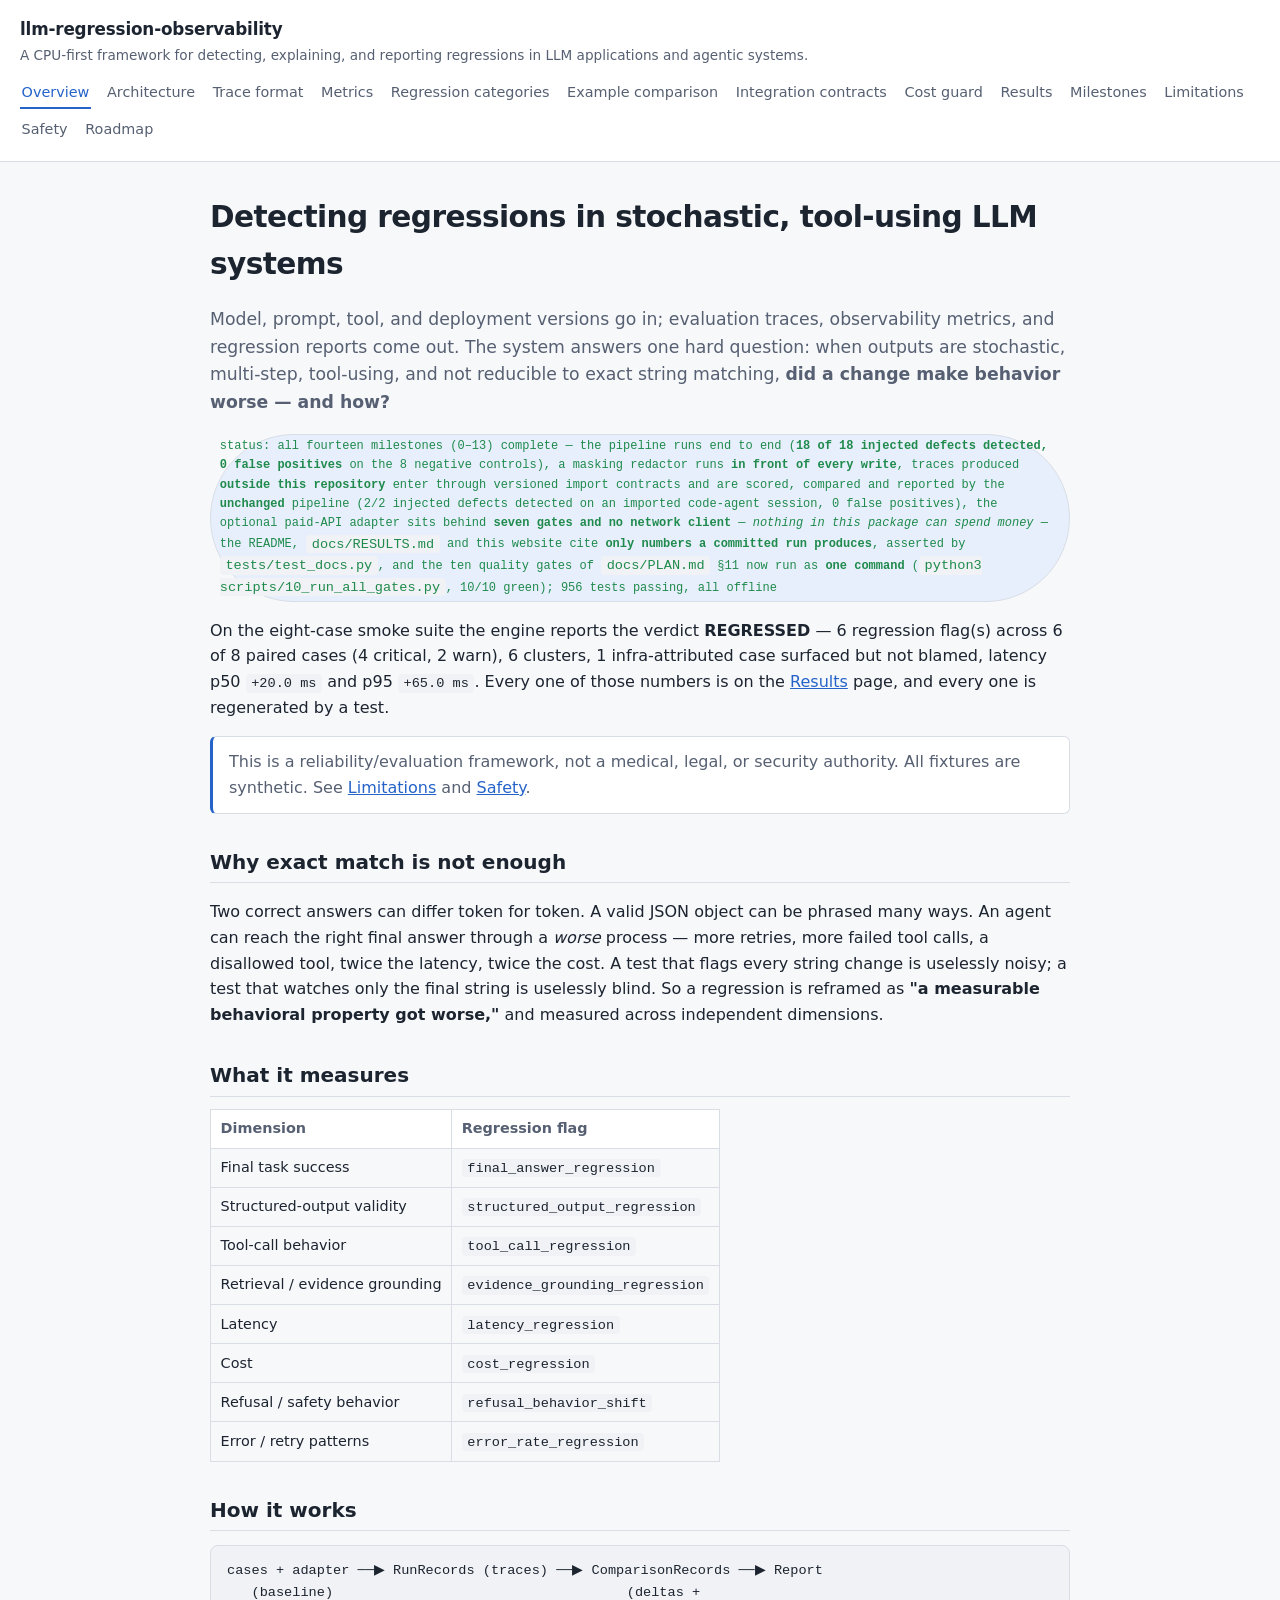
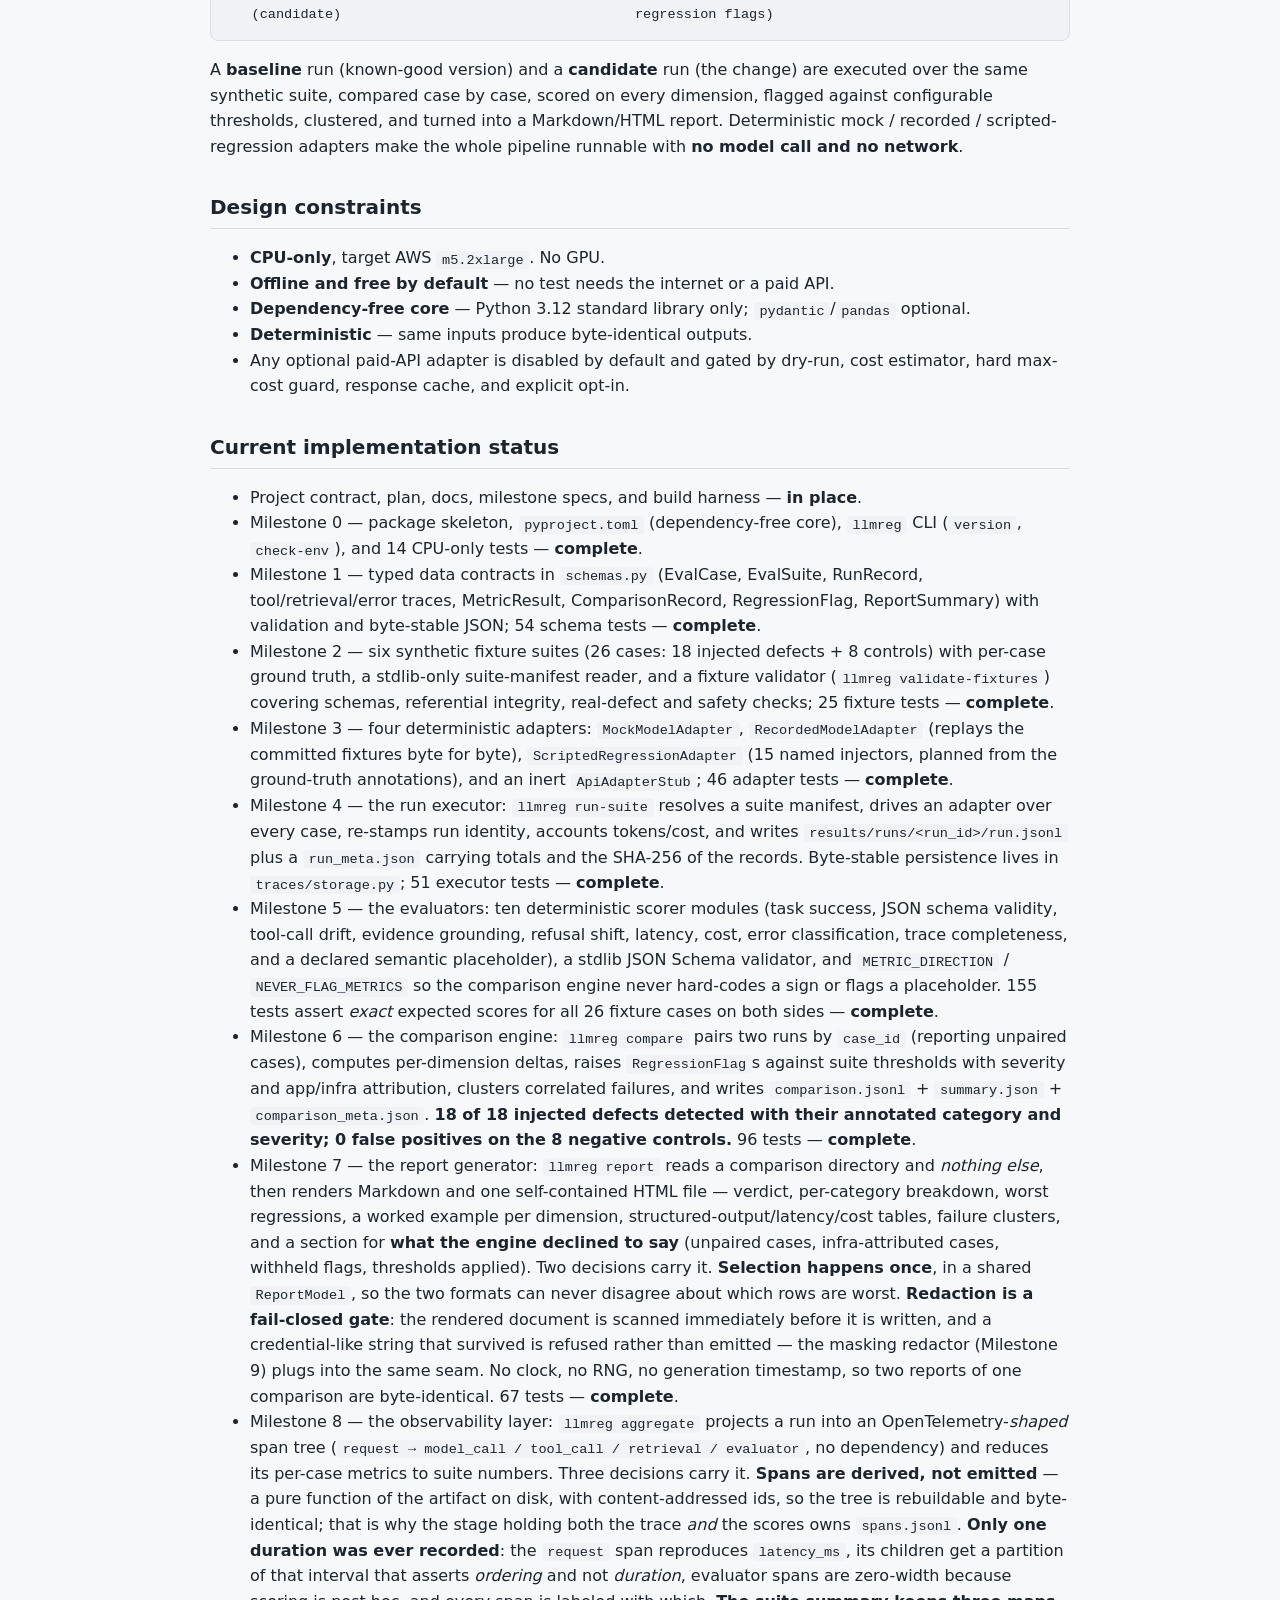
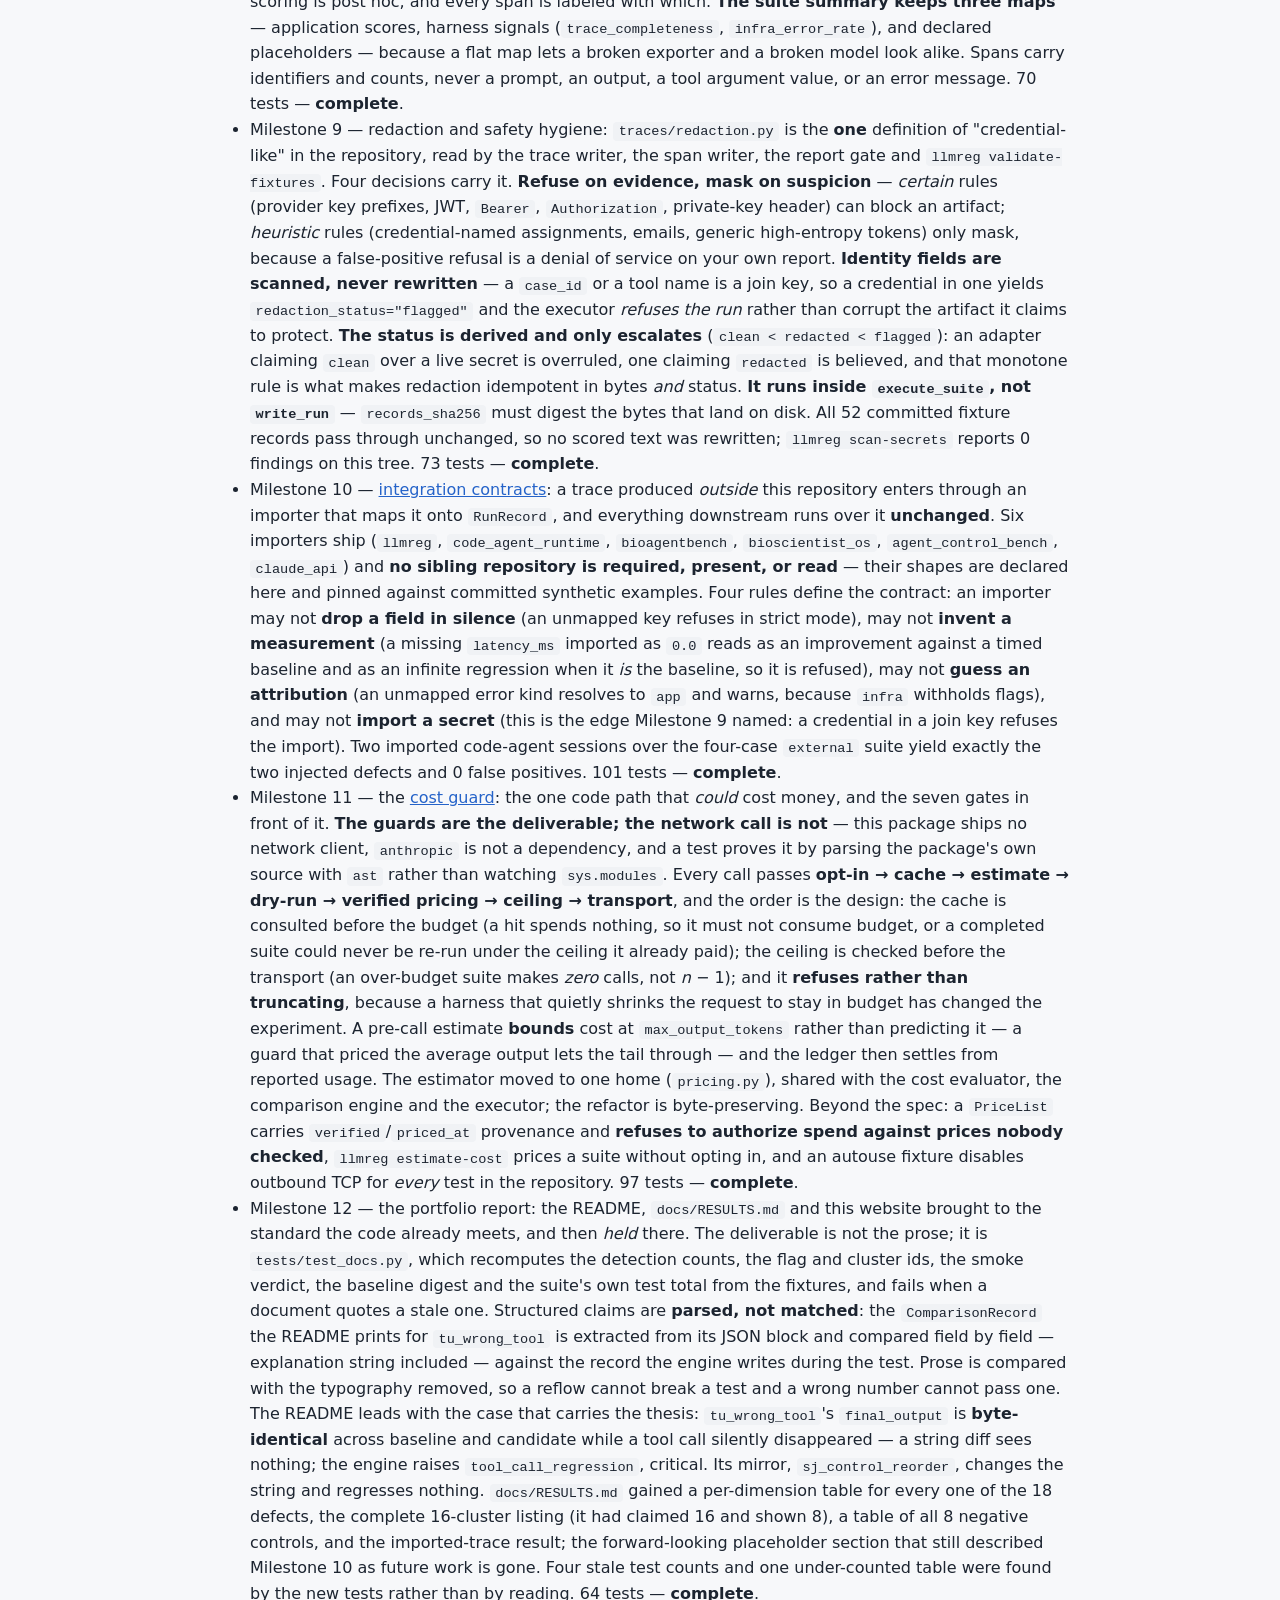
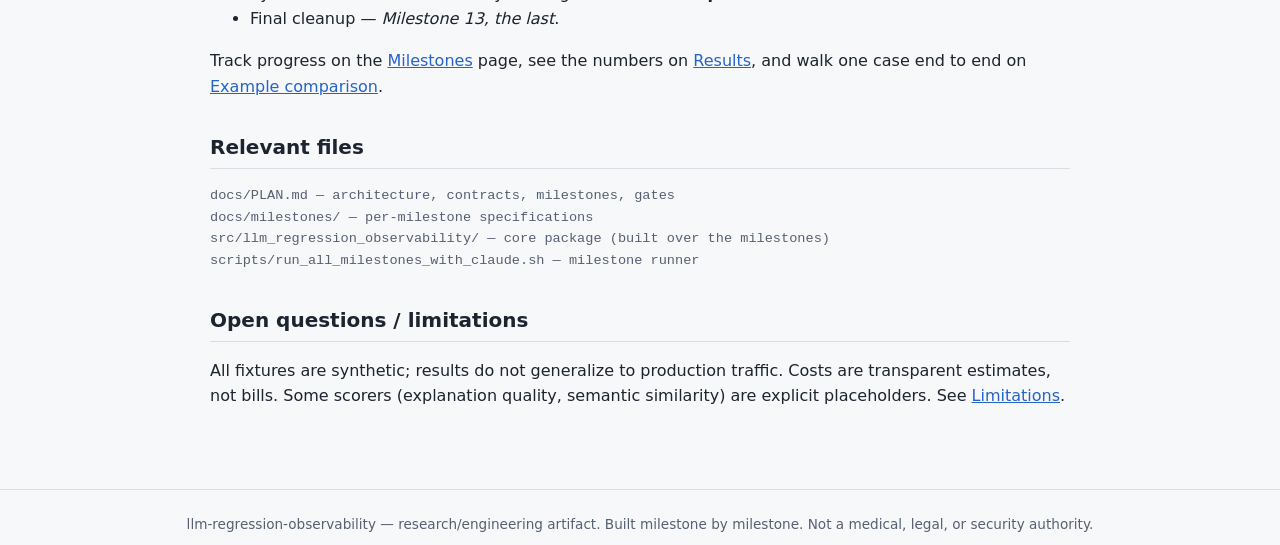
==== commit 0d87f0c9: "Milestone 13: final cleanup (the plan's §11, as a command that exits 1) docs/PLAN.md §11 lists the t" ====
--- a/site/index.html
+++ b/site/index.html
@@ -34,7 +34,7 @@
   and not reducible to exact string matching, <strong>did a change make behavior
   worse — and how?</strong></p>
 
-  <p><span class="status done">status: Milestone 12 complete — the pipeline runs end to end (<strong>18 of 18 injected defects detected, 0 false positives</strong> on the 8 negative controls), a masking redactor runs <strong>in front of every write</strong>, traces produced <strong>outside this repository</strong> enter through versioned import contracts and are scored, compared and reported by the <strong>unchanged</strong> pipeline (2/2 injected defects detected on an imported code-agent session, 0 false positives), the optional paid-API adapter sits behind <strong>seven gates and no network client</strong> — <em>nothing in this package can spend money</em> — and the README, <code>docs/RESULTS.md</code> and this website now cite <strong>only numbers a committed run produces</strong>, asserted by <code>tests/test_docs.py</code>; 913 tests passing, all offline</span></p>
+  <p><span class="status done">status: all fourteen milestones (0–13) complete — the pipeline runs end to end (<strong>18 of 18 injected defects detected, 0 false positives</strong> on the 8 negative controls), a masking redactor runs <strong>in front of every write</strong>, traces produced <strong>outside this repository</strong> enter through versioned import contracts and are scored, compared and reported by the <strong>unchanged</strong> pipeline (2/2 injected defects detected on an imported code-agent session, 0 false positives), the optional paid-API adapter sits behind <strong>seven gates and no network client</strong> — <em>nothing in this package can spend money</em> — the README, <code>docs/RESULTS.md</code> and this website cite <strong>only numbers a committed run produces</strong>, asserted by <code>tests/test_docs.py</code>, and the ten quality gates of <code>docs/PLAN.md</code> §11 now run as <strong>one command</strong> (<code>python3 scripts/10_run_all_gates.py</code>, 10/10 green); 956 tests passing, all offline</span></p>
 
   <p>On the eight-case smoke suite the engine reports the verdict
   <strong>REGRESSED</strong> — 6 regression flag(s) across 6 of 8 paired cases
